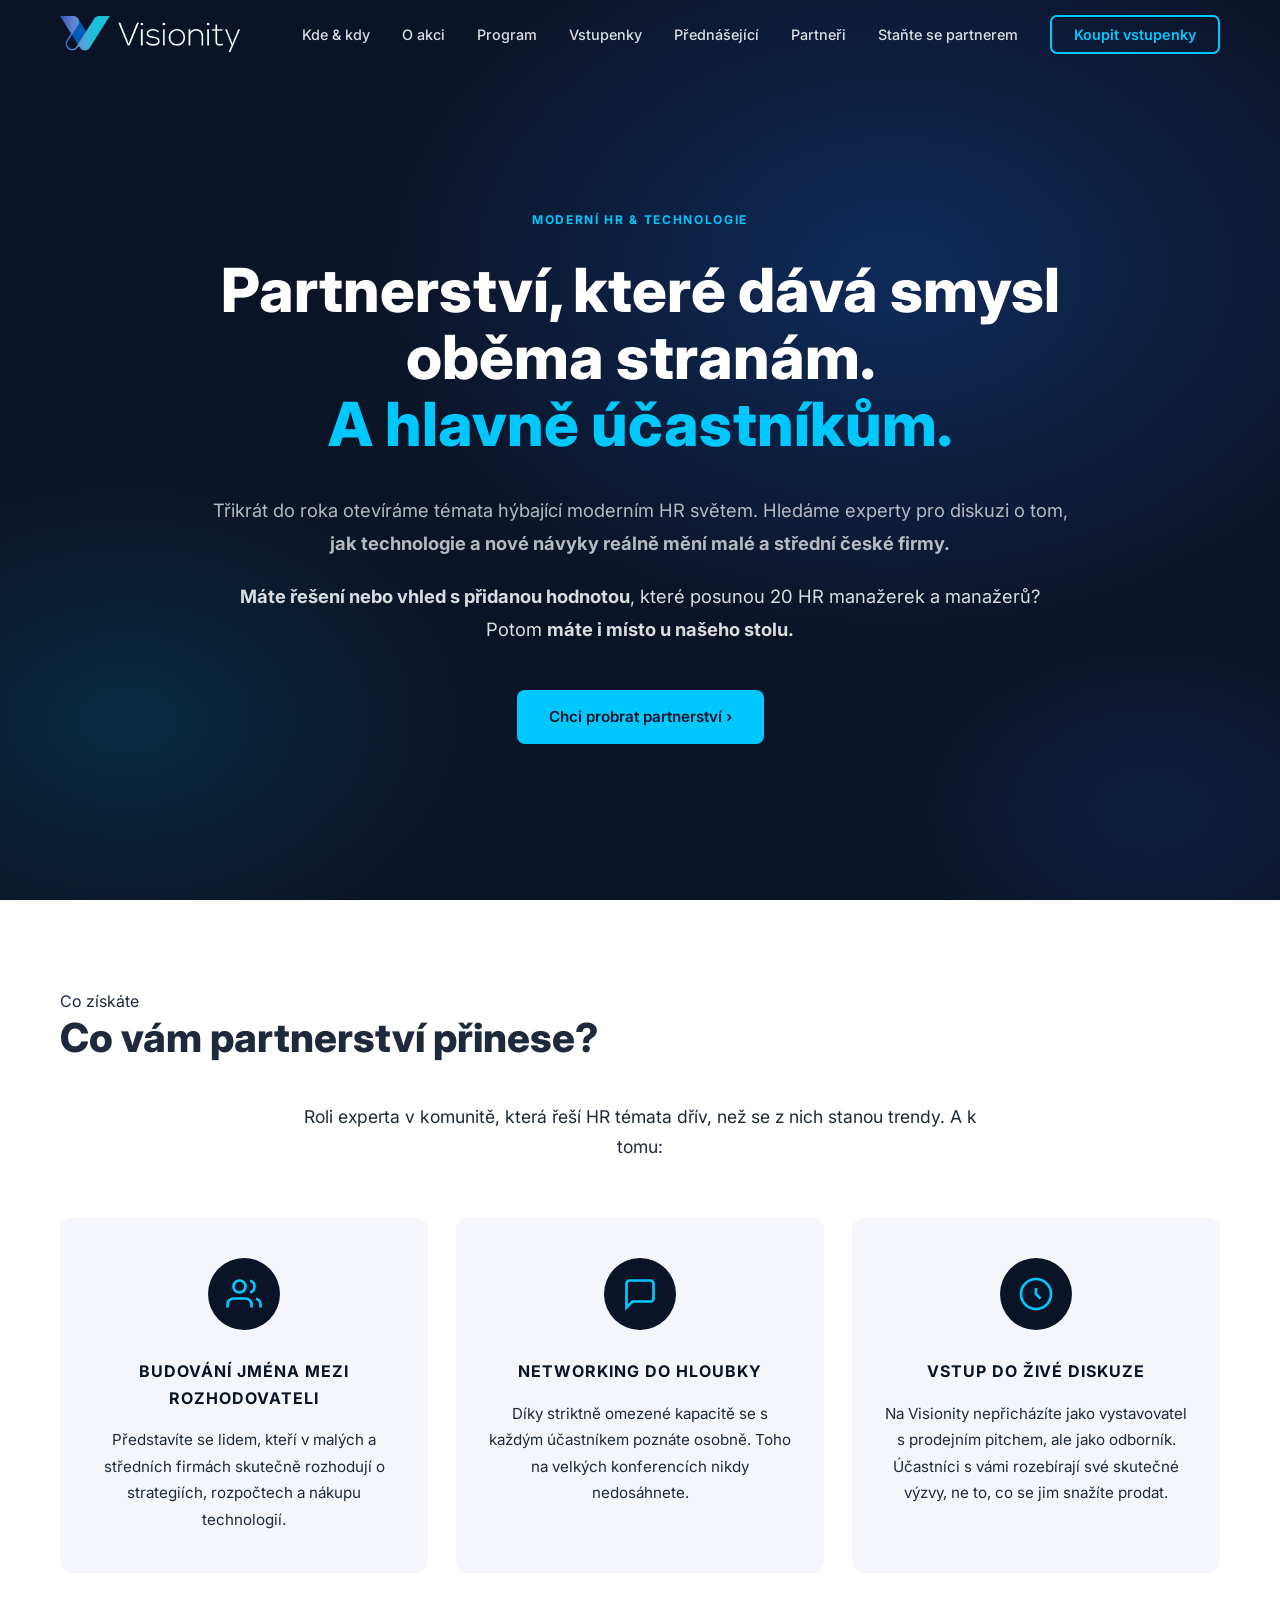
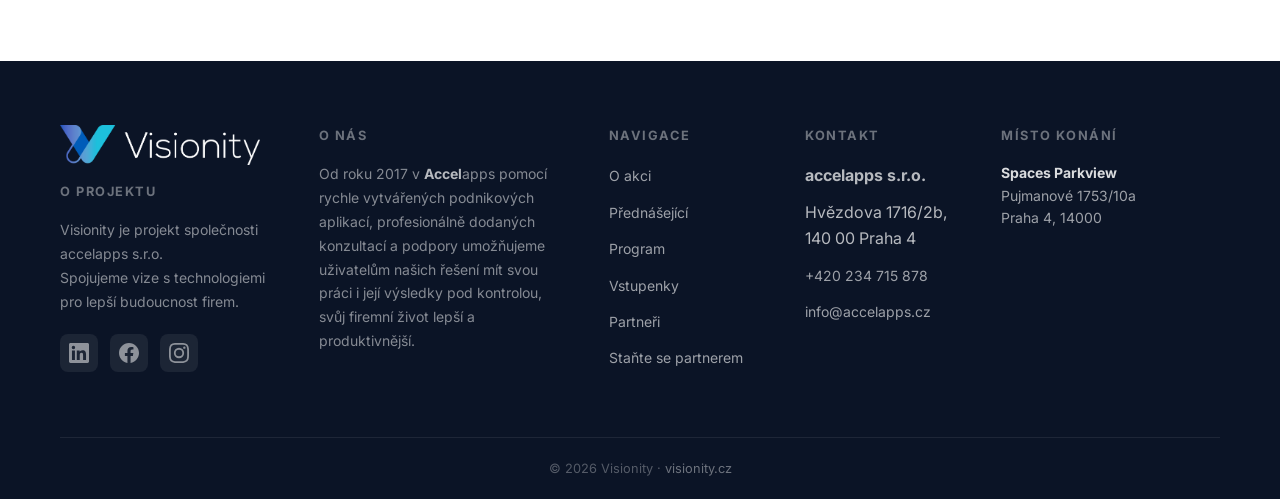
==== partnerstvi.html @ 999bd1a0 "Add benefits section to partnership page Co-Authored-By: Claude Sonnet 4.6 <noreply@anthropic.com>" ====
<!DOCTYPE html>
<html lang="cs">
<head>
  <meta charset="UTF-8">
  <meta name="viewport" content="width=device-width, initial-scale=1.0">
  <title>Partnerství – HR Visionity Day</title>
  <meta name="description" content="Staňte se partnerem HR Visionity Day a budujte svou značku mezi skutečnými rozhodovacími osobami v HR.">
  <link rel="icon" type="image/png" href="images/logo.png">
  <link rel="preconnect" href="https://fonts.googleapis.com">
  <link href="https://fonts.googleapis.com/css2?family=Inter:wght@300;400;500;600;700;800&display=swap" rel="stylesheet">
  <link rel="stylesheet" href="style.css">
  <link rel="stylesheet" href="partnerstvi.css">
</head>
<body>

<!-- ========== NAVIGACE ========== -->
<nav id="navbar">
  <div class="nav-inner">
    <a href="index.html" class="nav-logo">
      <img src="images/logo.png" alt="Visionity" height="36">
    </a>
    <button class="nav-burger" id="navBurger" aria-label="Otevřít menu">
      <span></span><span></span><span></span>
    </button>
    <ul class="nav-links" id="navLinks">
      <li><a href="index.html#uvod">Kde & kdy</a></li>
      <li><a href="index.html#o-akci">O akci</a></li>
      <li><a href="index.html#program">Program</a></li>
      <li><a href="index.html#vstupenky">Vstupenky</a></li>
      <li><a href="index.html#prednaselici">Přednášející</a></li>
      <li><a href="index.html#partneri">Partneři</a></li>
      <li><a href="partnerstvi.html">Staňte se partnerem</a></li>
      <li><a href="index.html#vstupenky" class="btn-nav">Koupit vstupenky</a></li>
    </ul>
  </div>
</nav>

<!-- ========== HERO ========== -->
<section class="p-hero">
  <div class="p-hero-bg"></div>
  <div class="p-hero-content">
    <span class="p-hero-label">Moderní HR &amp; Technologie</span>
    <h1>Partnerství, které dává smysl<br>oběma stranám.<br><span>A hlavně účastníkům.</span></h1>
    <p>Třikrát do roka otevíráme témata hýbající moderním HR světem. Hledáme experty pro diskuzi o tom, <strong>jak technologie a nové návyky reálně mění malé a střední české firmy.</strong></p>
    <p class="p-hero-highlight"><strong>Máte řešení nebo vhled s přidanou hodnotou</strong>, které posunou 20 HR manažerek a manažerů? Potom <strong>máte i místo u našeho stolu.</strong></p>
    <div class="p-hero-cta">
      <a href="#kontakt-form" class="btn btn-primary">Chci probrat partnerství &rsaquo;</a>
    </div>
  </div>
</section>

<!-- ========== CO VÁM PARTNERSTVÍ PŘINESE ========== -->
<section class="section p-benefits">
  <div class="container">
    <p class="section-label">Co získáte</p>
    <h2 class="section-title">Co vám partnerství přinese?</h2>
    <p class="p-benefits-intro">Roli experta v komunitě, která řeší HR témata dřív, než se z nich stanou trendy. A k tomu:</p>
    <div class="p-benefits-grid">

      <div class="p-benefit-card">
        <div class="p-benefit-icon">
          <svg width="36" height="36" fill="none" stroke="currentColor" stroke-width="1.8" viewBox="0 0 24 24">
            <path d="M17 21v-2a4 4 0 0 0-4-4H5a4 4 0 0 0-4 4v2"/>
            <circle cx="9" cy="7" r="4"/>
            <path d="M23 21v-2a4 4 0 0 0-3-3.87"/>
            <path d="M16 3.13a4 4 0 0 1 0 7.75"/>
          </svg>
        </div>
        <h3>Budování jména mezi rozhodovateli</h3>
        <p>Představíte se lidem, kteří v malých a středních firmách skutečně rozhodují o strategiích, rozpočtech a nákupu technologií.</p>
      </div>

      <div class="p-benefit-card">
        <div class="p-benefit-icon">
          <svg width="36" height="36" fill="none" stroke="currentColor" stroke-width="1.8" viewBox="0 0 24 24">
            <path d="M21 15a2 2 0 0 1-2 2H7l-4 4V5a2 2 0 0 1 2-2h14a2 2 0 0 1 2 2z"/>
          </svg>
        </div>
        <h3>Networking do hloubky</h3>
        <p>Díky striktně omezené kapacitě se s každým účastníkem poznáte osobně. Toho na velkých konferencích nikdy nedosáhnete.</p>
      </div>

      <div class="p-benefit-card">
        <div class="p-benefit-icon">
          <svg width="36" height="36" fill="none" stroke="currentColor" stroke-width="1.8" viewBox="0 0 24 24">
            <circle cx="12" cy="12" r="10"/>
            <path d="M12 8v4l3 3"/>
          </svg>
        </div>
        <h3>Vstup do živé diskuze</h3>
        <p>Na Visionity nepřicházíte jako vystavovatel s prodejním pitchem, ale jako odborník. Účastníci s vámi rozebírají své skutečné výzvy, ne to, co se jim snažíte prodat.</p>
      </div>

    </div>
  </div>
</section>

<!-- ========== FOOTER ========== -->
<footer id="kontakt">
  <div class="footer-inner">
    <div class="footer-col footer-brand">
      <img src="images/logo.png" alt="Visionity" height="40">
      <h4>O projektu</h4>
      <p>Visionity je projekt společnosti accelapps s.r.o.</p>
      <p>Spojujeme vize s technologiemi pro lepší budoucnost firem.</p>
      <div class="footer-social">
        <a href="#" aria-label="LinkedIn">
          <svg width="20" height="20" fill="currentColor" viewBox="0 0 24 24"><path d="M20.447 20.452h-3.554v-5.569c0-1.328-.027-3.037-1.852-3.037-1.853 0-2.136 1.445-2.136 2.939v5.667H9.351V9h3.414v1.561h.046c.477-.9 1.637-1.85 3.37-1.85 3.601 0 4.267 2.37 4.267 5.455v6.286zM5.337 7.433a2.062 2.062 0 01-2.063-2.065 2.064 2.064 0 112.063 2.065zm1.782 13.019H3.555V9h3.564v11.452zM22.225 0H1.771C.792 0 0 .774 0 1.729v20.542C0 23.227.792 24 1.771 24h20.451C23.2 24 24 23.227 24 22.271V1.729C24 .774 23.2 0 22.222 0h.003z"/></svg>
        </a>
        <a href="#" aria-label="Facebook">
          <svg width="20" height="20" fill="currentColor" viewBox="0 0 24 24"><path d="M24 12.073c0-6.627-5.373-12-12-12s-12 5.373-12 12c0 5.99 4.388 10.954 10.125 11.854v-8.385H7.078v-3.47h3.047V9.43c0-3.007 1.792-4.669 4.533-4.669 1.312 0 2.686.235 2.686.235v2.953H15.83c-1.491 0-1.956.925-1.956 1.874v2.25h3.328l-.532 3.47h-2.796v8.385C19.612 23.027 24 18.062 24 12.073z"/></svg>
        </a>
        <a href="#" aria-label="Instagram">
          <svg width="20" height="20" fill="currentColor" viewBox="0 0 24 24"><path d="M12 2.163c3.204 0 3.584.012 4.85.07 3.252.148 4.771 1.691 4.919 4.919.058 1.265.069 1.645.069 4.849 0 3.205-.012 3.584-.069 4.849-.149 3.225-1.664 4.771-4.919 4.919-1.266.058-1.644.07-4.85.07-3.204 0-3.584-.012-4.849-.07-3.26-.149-4.771-1.699-4.919-4.92-.058-1.265-.07-1.644-.07-4.849 0-3.204.013-3.583.07-4.849.149-3.227 1.664-4.771 4.919-4.919 1.266-.057 1.645-.069 4.849-.069zm0-2.163c-3.259 0-3.667.014-4.947.072-4.358.2-6.78 2.618-6.98 6.98-.059 1.281-.073 1.689-.073 4.948 0 3.259.014 3.668.072 4.948.2 4.358 2.618 6.78 6.98 6.98 1.281.058 1.689.072 4.948.072 3.259 0 3.668-.014 4.948-.072 4.354-.2 6.782-2.618 6.979-6.98.059-1.28.073-1.689.073-4.948 0-3.259-.014-3.667-.072-4.947-.196-4.354-2.617-6.78-6.979-6.98-1.281-.059-1.69-.073-4.949-.073zm0 5.838a6.162 6.162 0 100 12.324 6.162 6.162 0 000-12.324zM12 16a4 4 0 110-8 4 4 0 010 8zm6.406-11.845a1.44 1.44 0 100 2.881 1.44 1.44 0 000-2.881z"/></svg>
        </a>
      </div>
    </div>
    <div class="footer-col">
      <h4>O nás</h4>
      <p style="font-size:.875rem;color:rgba(255,255,255,.5);line-height:1.7">Od roku 2017 v <strong style="color:rgba(255,255,255,.7)">Accel</strong>apps pomocí rychle vytvářených podnikových aplikací, profesionálně dodaných konzultací a podpory umožňujeme uživatelům našich řešení mít svou práci i její výsledky pod kontrolou, svůj firemní život lepší a produktivnější.</p>
    </div>
    <div class="footer-col">
      <h4>Navigace</h4>
      <ul>
        <li><a href="index.html#o-akci">O akci</a></li>
        <li><a href="index.html#prednaselici">Přednášející</a></li>
        <li><a href="index.html#program">Program</a></li>
        <li><a href="index.html#vstupenky">Vstupenky</a></li>
        <li><a href="index.html#partneri">Partneři</a></li>
        <li><a href="partnerstvi.html">Staňte se partnerem</a></li>
      </ul>
    </div>
    <div class="footer-col">
      <h4>Kontakt</h4>
      <ul>
        <li><strong style="color:rgba(255,255,255,.7)">accelapps s.r.o.</strong></li>
        <li>Hvězdova 1716/2b, 140 00 Praha 4</li>
        <li><a href="tel:+420234715878">+420 234 715 878</a></li>
        <li><a href="mailto:info@accelapps.cz">info@accelapps.cz</a></li>
      </ul>
    </div>
    <div class="footer-col footer-map">
      <h4>Místo konání</h4>
      <p style="font-size:.875rem;color:rgba(255,255,255,.6);margin-bottom:12px;line-height:1.6">
        <strong style="color:rgba(255,255,255,.85)">Spaces Parkview</strong><br>
        Pujmanové 1753/10a<br>
        Praha 4, 14000
      </p>
      <iframe
        src="https://maps.google.com/maps?q=Pujmanové+1753/10a,+14000+Praha+4,+Česká+republika&output=embed&hl=cs"
        width="100%" height="140" style="border:0;border-radius:8px;opacity:.7;filter:grayscale(1)" allowfullscreen="" loading="lazy">
      </iframe>
    </div>
  </div>
  <div class="footer-bottom">
    <p>© <span id="year"></span> Visionity · <a href="https://visionity.cz">visionity.cz</a></p>
  </div>
</footer>

<script src="script.js"></script>
</body>
</html>
---- style.css ----
/* =========================================================
   VISIONITY — style.css
   ========================================================= */

/* ── Reset & Base ── */
*, *::before, *::after { box-sizing: border-box; margin: 0; padding: 0; }

:root {
  --navy:    #0B1426;
  --navy2:   #0F1E3A;
  --blue:    #1A5FD4;
  --blue2:   #1E6FEF;
  --cyan:    #00C8FF;
  --white:   #FFFFFF;
  --light:   #F4F7FB;
  --mid:     #E4EAF4;
  --text:    #1E293B;
  --muted:   #64748B;
  --border:  #DDE4F0;

  --font: 'Inter', system-ui, sans-serif;
  --radius: 12px;
  --shadow: 0 4px 24px rgba(11,20,38,.08);
  --shadow-lg: 0 8px 48px rgba(11,20,38,.14);
  --transition: .22s ease;

  --nav-h: 68px;
}

html { scroll-behavior: smooth; font-size: 16px; }

body {
  font-family: var(--font);
  color: var(--text);
  background: var(--white);
  line-height: 1.65;
  -webkit-font-smoothing: antialiased;
}

img { display: block; max-width: 100%; }
a { color: inherit; text-decoration: none; }
ul { list-style: none; }

/* ── Helpers ── */
.container { width: min(1160px, 100% - 48px); margin-inline: auto; }
.container-narrow { width: min(780px, 100% - 48px); margin-inline: auto; }

.section { padding-block: 88px; }
.section-white { background: var(--white); }
.section-light  { background: var(--light); }
.section-dark   { background: var(--navy); color: var(--white); }

.section-eyebrow {
  font-size: .75rem;
  font-weight: 700;
  letter-spacing: .14em;
  text-transform: uppercase;
  color: var(--cyan);
  margin-bottom: 10px;
}
.section-dark .section-eyebrow { color: var(--cyan); }
.section-white .section-eyebrow,
.section-light .section-eyebrow { color: var(--blue); }

.section-title {
  font-size: clamp(1.75rem, 3.5vw, 2.5rem);
  font-weight: 800;
  line-height: 1.2;
  margin-bottom: 40px;
  color: inherit;
}

.btn {
  display: inline-flex;
  align-items: center;
  gap: 8px;
  padding: 14px 32px;
  border-radius: 8px;
  font-size: .95rem;
  font-weight: 600;
  cursor: pointer;
  transition: var(--transition);
  border: none;
}
.btn-primary {
  background: var(--cyan);
  color: var(--navy);
}
.btn-primary:hover { background: #fff; transform: translateY(-2px); box-shadow: 0 8px 32px rgba(0,200,255,.35); }

/* =========================================================
   NAVBAR
   ========================================================= */
#navbar {
  position: fixed;
  top: 0; left: 0; right: 0;
  z-index: 100;
  height: var(--nav-h);
  background: transparent;
  transition: background var(--transition), box-shadow var(--transition);
}
#navbar.scrolled {
  background: rgba(11, 20, 38, .95);
  backdrop-filter: blur(12px);
  box-shadow: 0 2px 20px rgba(0,0,0,.25);
}

.nav-inner {
  display: flex;
  align-items: center;
  justify-content: space-between;
  height: 100%;
  width: min(1160px, 100% - 48px);
  margin-inline: auto;
}

.nav-logo img { display: block; }

.nav-links {
  display: flex;
  align-items: center;
  gap: 32px;
}
.nav-links a {
  color: rgba(255,255,255,.85);
  font-size: .9rem;
  font-weight: 500;
  transition: color var(--transition);
}
.nav-links a:hover { color: var(--cyan); }

.btn-nav {
  padding: 9px 22px;
  border: 2px solid var(--cyan);
  border-radius: 7px;
  color: var(--cyan) !important;
  font-weight: 600 !important;
}
.btn-nav:hover {
  background: var(--cyan);
  color: var(--navy) !important;
}

.nav-burger {
  display: none;
  flex-direction: column;
  gap: 5px;
  background: none;
  border: none;
  cursor: pointer;
  padding: 4px;
}
.nav-burger span {
  display: block;
  width: 24px; height: 2px;
  background: white;
  border-radius: 2px;
  transition: var(--transition);
}

/* =========================================================
   HERO
   ========================================================= */
.hero {
  position: relative;
  min-height: 100vh;
  display: flex;
  align-items: center;
  justify-content: center;
  text-align: center;
  color: white;
  overflow: hidden;
}

.hero-bg {
  position: absolute;
  inset: 0;
  background:
    linear-gradient(165deg, rgba(0,30,80,.55) 0%, rgba(11,20,38,.75) 65%),
    url('images/hero-bg.jpg') center/cover no-repeat;
  z-index: 0;
}
/* Animated subtle glow */
.hero-bg::after {
  content: '';
  position: absolute;
  inset: 0;
  background: radial-gradient(ellipse 60% 50% at 50% 40%, rgba(0,200,255,.12), transparent 70%);
}

.hero-content {
  position: relative;
  z-index: 1;
  padding-top: var(--nav-h);
  display: flex;
  flex-direction: column;
  align-items: center;
  gap: 20px;
  padding-inline: 24px;
}

.hero-label {
  font-size: .8rem;
  font-weight: 600;
  letter-spacing: .18em;
  text-transform: uppercase;
  color: var(--cyan);
  opacity: .9;
}

.hero-title {
  font-size: clamp(2.8rem, 7vw, 5.5rem);
  font-weight: 800;
  line-height: 1.05;
  letter-spacing: -.02em;
}
.hero-year {
  color: var(--cyan);
}

.hero-subtitle {
  font-size: clamp(.95rem, 1.8vw, 1.15rem);
  color: rgba(255,255,255,.75);
  line-height: 1.6;
  max-width: 560px;
  text-align: center;
}

.hero-btns {
  display: flex;
  gap: 16px;
  flex-wrap: wrap;
  justify-content: center;
  margin-top: 8px;
}

.btn-outline {
  background: transparent;
  color: white;
  border: 2px solid rgba(255,255,255,.4);
}
.btn-outline:hover {
  border-color: var(--cyan);
  color: var(--cyan);
  transform: translateY(-2px);
}

.hero-info {
  display: flex;
  align-items: center;
  flex-wrap: wrap;
  justify-content: center;
  gap: 10px 16px;
  font-size: .95rem;
  color: rgba(255,255,255,.75);
  margin-top: 4px;
}
.hero-info span {
  display: flex;
  align-items: center;
  gap: 6px;
}
.hero-info .sep { opacity: .4; }

.hero-scroll {
  position: absolute;
  bottom: 32px;
  left: 50%;
  transform: translateX(-50%);
  color: rgba(255,255,255,.5);
  animation: bounce 2s infinite;
  z-index: 1;
}
@keyframes bounce {
  0%, 100% { transform: translateX(-50%) translateY(0); }
  50%       { transform: translateX(-50%) translateY(8px); }
}

/* =========================================================
   O AKCI
   ========================================================= */
.about-grid {
  display: grid;
  grid-template-columns: 1fr 1.6fr;
  gap: 80px;
  align-items: start;
}

.about-left { position: sticky; top: calc(var(--nav-h) + 24px); }

.about-title {
  font-size: clamp(2.4rem, 5vw, 3.8rem);
  font-weight: 800;
  line-height: 1.1;
  color: var(--navy);
  margin-bottom: 20px;
}

.about-claim {
  font-size: .85rem;
  font-weight: 600;
  line-height: 1.5;
  color: var(--blue);
  text-transform: uppercase;
  letter-spacing: .08em;
}

.about-right {
  display: flex;
  flex-direction: column;
  gap: 20px;
  padding-top: 8px;
}
.about-right p {
  font-size: 1.05rem;
  color: var(--muted);
  line-height: 1.75;
}

.about-highlight {
  font-weight: 700;
  color: var(--navy) !important;
  font-size: 1rem !important;
  border-left: 3px solid var(--blue);
  padding-left: 16px;
  margin-top: 8px;
}

@media (max-width: 720px) {
  .about-grid { grid-template-columns: 1fr; gap: 32px; }
  .about-left { position: static; }
}

/* =========================================================
   PŘEDNÁŠEJÍCÍ
   ========================================================= */
.speakers-grid {
  display: grid;
  grid-template-columns: repeat(3, 1fr);
  gap: 24px;
}

.speaker-card {
  background: var(--white);
  border-radius: var(--radius);
  overflow: hidden;
  box-shadow: var(--shadow);
  display: flex;
  flex-direction: column;
  transition: transform var(--transition), box-shadow var(--transition);
}
.speaker-card:hover {
  transform: translateY(-4px);
  box-shadow: var(--shadow-lg);
}

.speaker-photo-wrap {
  width: 100%;
  aspect-ratio: 1 / 1;
  overflow: hidden;
  background: var(--mid);
  position: relative;
}
.speaker-photo-wrap img {
  width: 100%; height: 100%;
  object-fit: cover;
  object-position: top center;
  transition: transform .4s ease;
}
.speaker-card:hover .speaker-photo-wrap img { transform: scale(1.04); }
.speaker-photo-wrap.no-photo {
  display: flex;
  align-items: center;
  justify-content: center;
  font-size: 3rem;
  font-weight: 800;
  color: var(--white);
  background: linear-gradient(135deg, var(--blue), var(--cyan));
}

.speaker-body {
  padding: 24px;
  display: flex;
  flex-direction: column;
  flex: 1;
  gap: 8px;
}

.speaker-name {
  font-size: 1.05rem;
  font-weight: 700;
  color: var(--navy);
  letter-spacing: -.01em;
}
.speaker-title {
  font-size: .8rem;
  color: var(--blue);
  font-weight: 600;
  line-height: 1.4;
}
.speaker-bio {
  font-size: .875rem;
  color: var(--muted);
  line-height: 1.65;
  flex: 1;
  margin-top: 4px;
}

.speaker-contacts {
  display: flex;
  align-items: center;
  gap: 12px;
  margin-top: 12px;
  padding-top: 12px;
  border-top: 1px solid var(--border);
  flex-wrap: wrap;
}
.speaker-email {
  font-size: .78rem;
  color: var(--muted);
  transition: color var(--transition);
  word-break: break-all;
}
.speaker-email:hover { color: var(--blue); }
.speaker-linkedin {
  margin-left: auto;
  width: 30px; height: 30px;
  border-radius: 6px;
  background: var(--light);
  display: flex;
  align-items: center;
  justify-content: center;
  color: var(--blue);
  flex-shrink: 0;
  transition: background var(--transition), color var(--transition);
}
.speaker-linkedin:hover { background: var(--blue); color: white; }
.speaker-linkedin-empty { opacity: .3; cursor: default; }
.speaker-linkedin-empty:hover { background: var(--light); color: var(--blue); }

.speakers-note {
  margin-top: 48px;
  text-align: center;
  font-size: 1.05rem;
  color: var(--muted);
  font-style: italic;
}

@media (max-width: 900px) {
  .speakers-grid { grid-template-columns: repeat(2, 1fr); }
}
@media (max-width: 500px) {
  .speakers-grid { grid-template-columns: 1fr; }
}

/* =========================================================
   NETWORKING
   ========================================================= */
.section-networking {
  position: relative;
  background: url('images/networking-bg.jpg') center/cover no-repeat;
  color: white;
}
.networking-overlay {
  position: absolute;
  inset: 0;
  background: linear-gradient(135deg, rgba(0,30,100,.75) 0%, rgba(11,20,38,.85) 100%);
}
.networking-content {
  position: relative;
  z-index: 1;
  text-align: center;
}
.networking-title {
  font-size: clamp(2rem, 4vw, 3rem);
  font-weight: 800;
  text-transform: uppercase;
  letter-spacing: .08em;
  margin-bottom: 16px;
}
.networking-divider {
  width: 40px;
  height: 2px;
  background: rgba(255,255,255,.4);
  margin: 0 auto 36px;
  border-radius: 2px;
}
.networking-content p {
  font-size: 1.05rem;
  line-height: 1.75;
  color: rgba(255,255,255,.85);
  margin-bottom: 12px;
}

/* =========================================================
   PŘEDCHOZÍ ROČNÍK
   ========================================================= */
.previous-grid {
  display: grid;
  grid-template-columns: 1fr 1.4fr;
  gap: 64px;
  align-items: center;
}
.previous-text {
  display: flex;
  flex-direction: column;
  gap: 16px;
}
.previous-title {
  font-size: clamp(1.8rem, 3.5vw, 2.8rem);
  font-weight: 800;
  color: var(--white);
  line-height: 1.1;
}
.previous-date {
  font-size: .85rem;
  font-weight: 600;
  color: var(--cyan);
  text-transform: uppercase;
  letter-spacing: .1em;
}
.previous-text p:not(.previous-date) {
  font-size: 1rem;
  line-height: 1.75;
  color: rgba(255,255,255,.7);
}

@media (max-width: 800px) {
  .previous-grid { grid-template-columns: 1fr; gap: 36px; }
}

/* =========================================================
   PILÍŘE
   ========================================================= */
.pillars-grid {
  display: grid;
  grid-template-columns: repeat(3, 1fr);
  gap: 32px;
}

.pillar {
  border-radius: var(--radius);
  overflow: hidden;
  box-shadow: var(--shadow);
  background: var(--white);
  transition: transform var(--transition), box-shadow var(--transition);
}
.pillar:hover { transform: translateY(-4px); box-shadow: var(--shadow-lg); }

.pillar-image {
  aspect-ratio: 4/3;
  overflow: hidden;
  background: var(--mid);
}
.pillar-image img {
  width: 100%; height: 100%;
  object-fit: cover;
  transition: transform .4s ease;
}
.pillar:hover .pillar-image img { transform: scale(1.04); }
.pillar-image.img-placeholder {
  display: flex;
  align-items: center;
  justify-content: center;
  color: var(--muted);
  font-size: .85rem;
}

.pillar-body { padding: 24px; }

.pillar-number {
  font-size: 2rem;
  font-weight: 800;
  color: var(--mid);
  line-height: 1;
  display: block;
  margin-bottom: 8px;
}
.pillar-title {
  font-size: 1.1rem;
  font-weight: 700;
  margin-bottom: 10px;
  color: var(--navy);
}
.pillar-body p {
  font-size: .9rem;
  color: var(--muted);
  line-height: 1.65;
}

/* =========================================================
   PROGRAM
   ========================================================= */
.program-list {
  display: flex;
  flex-direction: column;
  gap: 0;
}

.program-item {
  display: grid;
  grid-template-columns: 200px 1fr;
  gap: 24px;
  padding: 24px 0;
  border-bottom: 1px solid var(--border);
}
.program-item:last-child { border-bottom: none; }

.program-meta {
  display: flex;
  flex-direction: column;
  gap: 6px;
  padding-top: 2px;
}
.program-location {
  display: inline-flex;
  align-items: center;
  gap: 5px;
  font-size: .75rem;
  font-weight: 600;
  color: var(--muted);
  text-transform: uppercase;
  letter-spacing: .07em;
}
.program-time {
  font-size: .9rem;
  font-weight: 700;
  color: var(--blue);
  white-space: nowrap;
}
.program-item.type-break .program-time { color: var(--muted); }

.program-title {
  font-size: 1rem;
  font-weight: 600;
  color: var(--navy);
  line-height: 1.4;
  margin-bottom: 6px;
}
.program-item.type-break .program-title {
  color: var(--muted);
  font-weight: 400;
  font-style: italic;
}
.program-desc {
  font-size: .875rem;
  color: var(--muted);
  line-height: 1.65;
  margin-bottom: 8px;
}
.program-speaker {
  display: inline-flex;
  align-items: center;
  font-size: .85rem;
  color: var(--blue);
  font-weight: 600;
  margin-top: 4px;
}
.program-speaker-title {
  font-weight: 400;
  color: var(--muted);
}

@media (max-width: 960px) {
  .program-item {
    grid-template-columns: 1fr;
    gap: 6px;
    padding: 18px 0;
  }
  .program-meta {
    flex-direction: row;
    align-items: center;
    gap: 10px;
    flex-wrap: wrap;
    order: -1;
  }
  .program-body { padding-left: 0; }
  .program-location { font-size: .7rem; }
  .program-time { font-size: .85rem; }
}

/* =========================================================
   VSTUPENKY
   ========================================================= */
.tickets-wrapper {
  background: rgba(255,255,255,.04);
  border: 1px solid rgba(255,255,255,.08);
  border-radius: var(--radius);
  overflow: hidden;
}
.tickets-wrapper iframe { display: block; }

/* =========================================================
   VSTUPENKY — pricing
   ========================================================= */
.tickets-pricing {
  display: flex;
  align-items: center;
  gap: 0;
  background: rgba(255,255,255,.06);
  border: 1px solid rgba(255,255,255,.1);
  border-radius: var(--radius);
  overflow: hidden;
  max-width: 480px;
  margin-bottom: 16px;
}
.tickets-price-card {
  flex: 1;
  padding: 24px 28px;
  text-align: center;
}
.tickets-price-divider {
  width: 1px;
  align-self: stretch;
  background: rgba(255,255,255,.1);
}
.tickets-label {
  font-size: .8rem;
  font-weight: 700;
  text-transform: uppercase;
  letter-spacing: .08em;
  color: var(--cyan);
  margin-bottom: 6px;
}
.tickets-label span {
  display: block;
  font-weight: 400;
  text-transform: none;
  letter-spacing: 0;
  color: rgba(255,255,255,.5);
  font-size: .75rem;
  margin-top: 2px;
}
.tickets-amount {
  font-size: 1.5rem;
  font-weight: 800;
  color: white;
}
.tickets-note {
  font-size: .85rem;
  color: rgba(255,255,255,.4);
  margin-bottom: 28px;
}
.tickets-toggle {
  display: block;
  margin-bottom: 32px;
}

/* =========================================================
   PARTNEŘI
   ========================================================= */
.partners-grid {
  display: grid;
  grid-template-columns: repeat(2, 1fr);
  gap: 24px;
  margin-bottom: 40px;
}
.partner-card {
  background: var(--white);
  border-radius: var(--radius);
  padding: 32px;
  box-shadow: var(--shadow);
  display: flex;
  flex-direction: column;
  gap: 16px;
  transition: transform var(--transition), box-shadow var(--transition);
}
.partner-card:hover {
  transform: translateY(-3px);
  box-shadow: var(--shadow-lg);
}
.partner-logo {
  height: 44px;
  display: flex;
  align-items: center;
}
.partner-logo img {
  max-height: 44px;
  max-width: 160px;
  width: auto;
  object-fit: contain;
}
.partner-logo.logo-text span,
.partner-logo span {
  font-size: 1.2rem;
  font-weight: 700;
  color: var(--navy);
}
.partner-desc {
  font-size: .9rem;
  color: var(--muted);
  line-height: 1.7;
}
.partners-divider {
  display: flex;
  align-items: center;
  gap: 16px;
  margin-bottom: 32px;
  color: var(--muted);
  font-size: .8rem;
  font-weight: 700;
  text-transform: uppercase;
  letter-spacing: .12em;
}
.partners-divider::before,
.partners-divider::after {
  content: '';
  flex: 1;
  height: 1px;
  background: var(--border);
}
.partners-thanks {
  text-align: center;
  font-size: .85rem;
  font-weight: 600;
  letter-spacing: .12em;
  text-transform: uppercase;
  color: var(--muted);
  margin-top: 16px;
  padding-top: 32px;
  border-top: 1px solid var(--border);
}

@media (max-width: 640px) {
  .partners-grid { grid-template-columns: 1fr; }
}

/* =========================================================
   FOOTER
   ========================================================= */
footer {
  background: var(--navy);
  color: rgba(255,255,255,.7);
  padding-top: 64px;
}

.footer-inner {
  display: grid;
  grid-template-columns: 1.4fr 1.6fr 1fr 1fr 1.4fr;
  gap: 40px;
  width: min(1160px, 100% - 48px);
  margin-inline: auto;
  padding-bottom: 48px;
  border-bottom: 1px solid rgba(255,255,255,.08);
}

.footer-brand img { margin-bottom: 16px; }
.footer-brand p { font-size: .875rem; line-height: 1.7; color: rgba(255,255,255,.5); }

.footer-social {
  display: flex;
  gap: 12px;
  margin-top: 20px;
}
.footer-social a {
  width: 38px; height: 38px;
  border-radius: 8px;
  background: rgba(255,255,255,.07);
  display: flex;
  align-items: center;
  justify-content: center;
  color: rgba(255,255,255,.5);
  transition: background var(--transition), color var(--transition);
}
.footer-social a:hover { background: var(--cyan); color: var(--navy); }

footer h4 {
  font-size: .8rem;
  font-weight: 700;
  letter-spacing: .12em;
  text-transform: uppercase;
  color: rgba(255,255,255,.4);
  margin-bottom: 16px;
}
footer ul { display: flex; flex-direction: column; gap: 10px; }
footer ul a {
  font-size: .875rem;
  color: rgba(255,255,255,.6);
  transition: color var(--transition);
}
footer ul a:hover { color: var(--cyan); }

.map-placeholder {
  aspect-ratio: 4/3;
  background: rgba(255,255,255,.04);
  border: 1px solid rgba(255,255,255,.08);
  border-radius: 8px;
  display: flex;
  flex-direction: column;
  align-items: center;
  justify-content: center;
  gap: 8px;
  color: rgba(255,255,255,.2);
  font-size: .85rem;
}

.footer-bottom {
  width: min(1160px, 100% - 48px);
  margin-inline: auto;
  padding-block: 20px;
  display: flex;
  justify-content: center;
  font-size: .8rem;
  color: rgba(255,255,255,.3);
}
.footer-bottom a { color: rgba(255,255,255,.4); }
.footer-bottom a:hover { color: var(--cyan); }

/* =========================================================
   RESPONSIVE
   ========================================================= */
@media (max-width: 900px) {
  .pillars-grid { grid-template-columns: 1fr 1fr; }
  .previous-grid { grid-template-columns: 1fr; }
  .footer-inner { grid-template-columns: 1fr 1fr; }
  .footer-map { grid-column: 1 / -1; }
}

@media (max-width: 900px) {
  #navbar {
    background: rgba(11, 20, 38, .98);
    box-shadow: 0 2px 20px rgba(0,0,0,.25);
  }
  #navbar.scrolled {
    backdrop-filter: none;
  }

  .nav-links {
    display: none;
    position: fixed;
    inset: var(--nav-h) 0 0 0;
    background: rgba(11,20,38,.97);
    flex-direction: column;
    justify-content: center;
    align-items: center;
    gap: 28px;
    z-index: 99;
  }
  .nav-links.open { display: flex; }
  .nav-links a { font-size: 1.2rem; }
  .nav-burger { display: flex; }
}

@media (max-width: 640px) {
  :root { --nav-h: 60px; }
  .section { padding-block: 60px; }

  .speakers-grid { grid-template-columns: 1fr 1fr; }
  .pillars-grid { grid-template-columns: 1fr; }
  .footer-inner { grid-template-columns: 1fr; }

  .program-item { grid-template-columns: 1fr; }
}

@media (max-width: 380px) {
  .speakers-grid { grid-template-columns: 1fr; }
}
---- partnerstvi.css ----
/* =========================================================
   PARTNERSTVÍ — stránka specifické styly
   ========================================================= */

/* ── Hero ── */
.p-hero {
  min-height: 100vh;
  display: flex;
  align-items: center;
  background: var(--navy);
  position: relative;
  overflow: hidden;
}

.p-hero-bg {
  position: absolute;
  inset: 0;
  background:
    radial-gradient(ellipse 70% 70% at 70% 30%, rgba(26,95,212,.3) 0%, transparent 60%),
    radial-gradient(ellipse 50% 50% at 10% 80%, rgba(0,200,255,.12) 0%, transparent 55%),
    radial-gradient(ellipse 40% 40% at 90% 90%, rgba(26,95,212,.15) 0%, transparent 50%);
  pointer-events: none;
}

.p-hero-content {
  position: relative;
  z-index: 1;
  width: min(860px, 100% - 48px);
  margin-inline: auto;
  padding-block: calc(var(--nav-h) + 80px) 100px;
  text-align: center;
}

.p-hero-label {
  display: inline-block;
  font-size: .75rem;
  font-weight: 700;
  letter-spacing: .14em;
  text-transform: uppercase;
  color: var(--cyan);
  margin-bottom: 28px;
}

.p-hero h1 {
  font-size: clamp(2.2rem, 5.5vw, 3.8rem);
  font-weight: 800;
  line-height: 1.1;
  color: var(--white);
  margin-bottom: 36px;
}

.p-hero h1 span {
  color: var(--cyan);
}

.p-hero p {
  font-size: clamp(1rem, 1.8vw, 1.15rem);
  color: rgba(255,255,255,.7);
  line-height: 1.8;
  margin-bottom: 20px;
}

.p-hero-highlight {
  color: rgba(255,255,255,.85) !important;
}

.p-hero-cta {
  margin-top: 44px;
  display: flex;
  justify-content: center;
  gap: 16px;
  flex-wrap: wrap;
}

/* ── Co vám partnerství přinese ── */
.p-benefits {
  background: var(--white);
}

.p-benefits-intro {
  text-align: center;
  font-size: 1.1rem;
  color: var(--text);
  max-width: 680px;
  margin: 0 auto 56px;
  line-height: 1.7;
}

.p-benefits-grid {
  display: grid;
  grid-template-columns: repeat(3, 1fr);
  gap: 28px;
}

.p-benefit-card {
  background: #f4f6fb;
  border-radius: var(--radius);
  padding: 40px 32px;
  text-align: center;
  transition: transform var(--transition), box-shadow var(--transition);
}

.p-benefit-card:hover {
  transform: translateY(-4px);
  box-shadow: 0 12px 40px rgba(11,20,38,.1);
}

.p-benefit-icon {
  width: 72px;
  height: 72px;
  background: var(--navy);
  border-radius: 50%;
  display: flex;
  align-items: center;
  justify-content: center;
  margin: 0 auto 28px;
  color: var(--cyan);
}

.p-benefit-card h3 {
  font-size: 1rem;
  font-weight: 700;
  text-transform: uppercase;
  letter-spacing: .06em;
  color: var(--navy);
  margin-bottom: 16px;
}

.p-benefit-card p {
  font-size: .95rem;
  color: var(--text);
  line-height: 1.75;
}

@media (max-width: 860px) {
  .p-benefits-grid { grid-template-columns: 1fr; max-width: 480px; margin-inline: auto; }
}
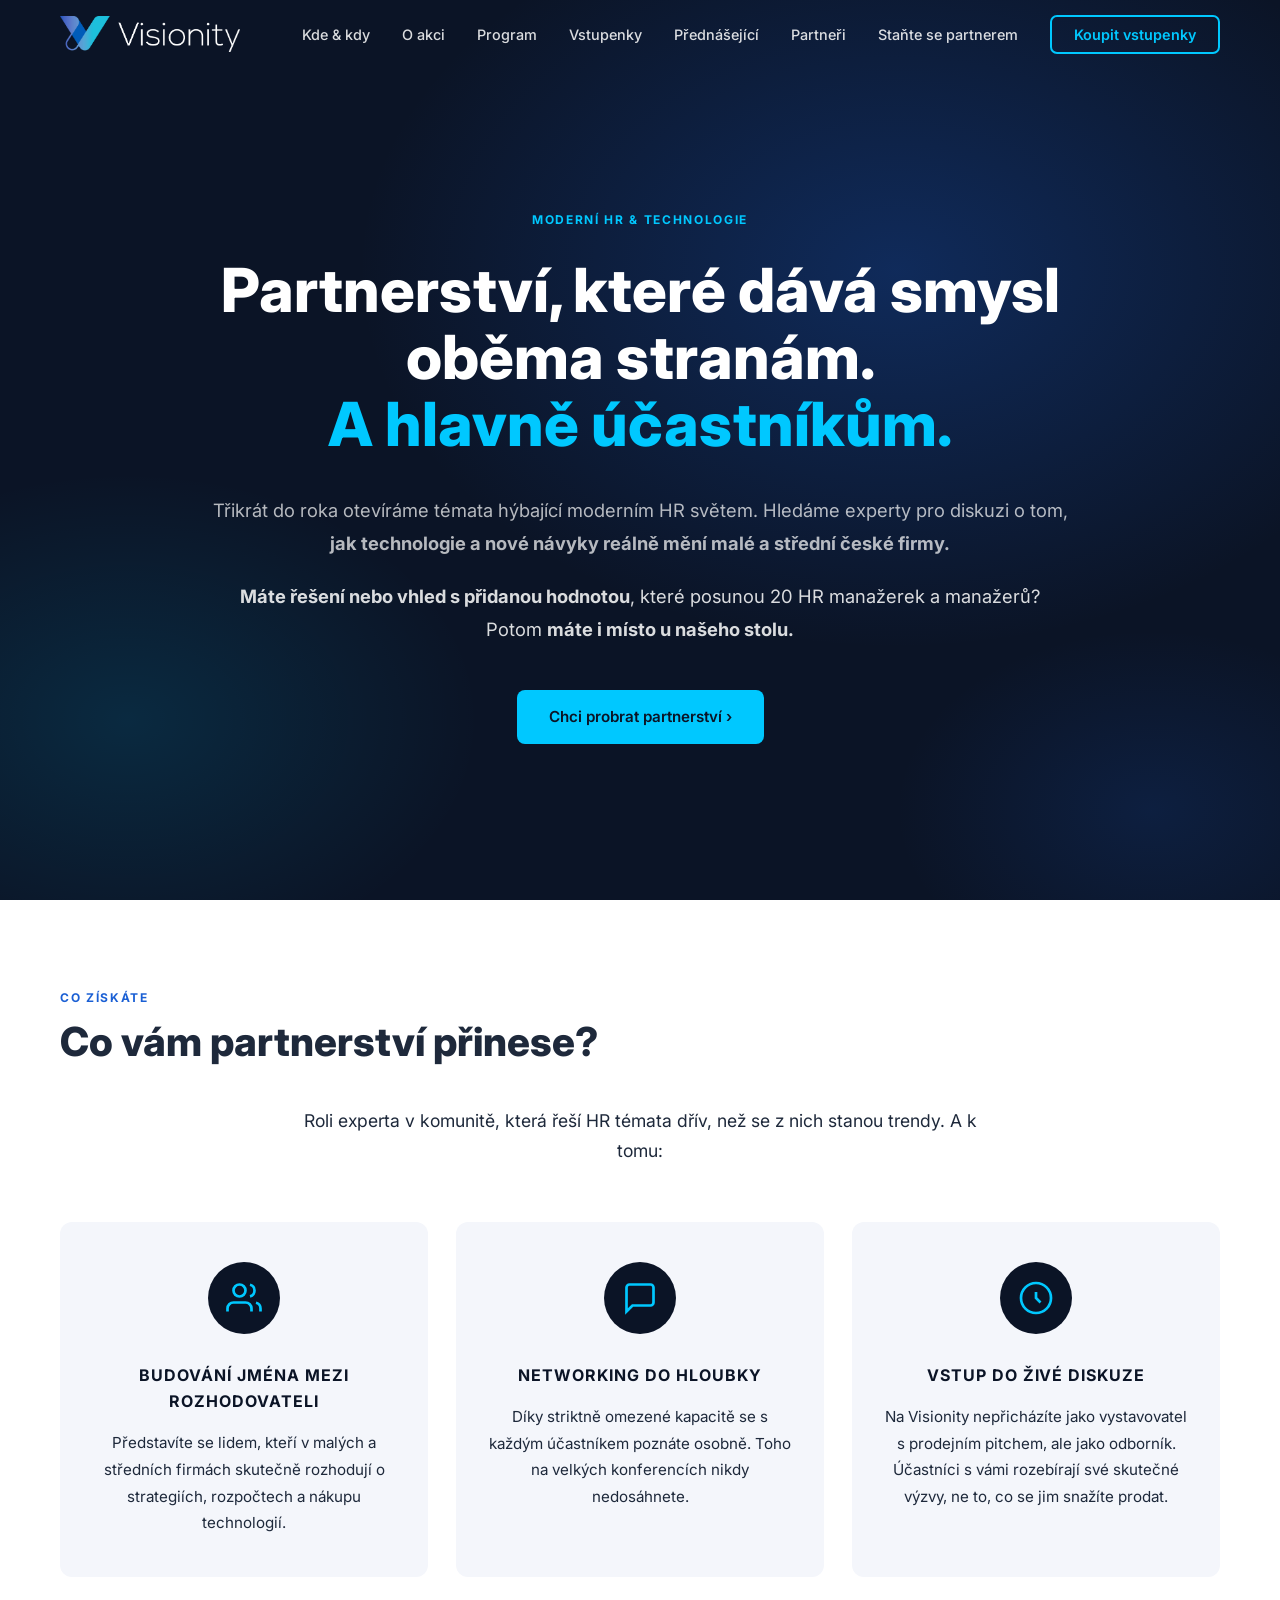
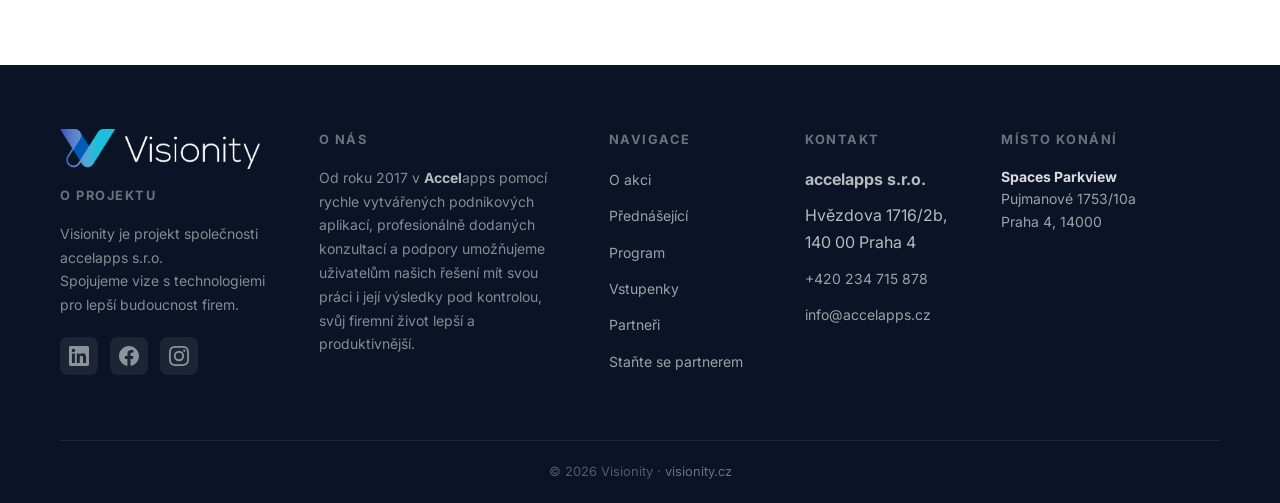
==== commit 1b308534: "Fix section headings to use shared eyebrow/title classes from style.css Co-Authored-By: Claude Sonne" ====
--- a/partnerstvi.html
+++ b/partnerstvi.html
@@ -50,9 +50,9 @@
 </section>
 
 <!-- ========== CO VÁM PARTNERSTVÍ PŘINESE ========== -->
-<section class="section p-benefits">
+<section class="section section-white p-benefits">
   <div class="container">
-    <p class="section-label">Co získáte</p>
+    <p class="section-eyebrow">Co získáte</p>
     <h2 class="section-title">Co vám partnerství přinese?</h2>
     <p class="p-benefits-intro">Roli experta v komunitě, která řeší HR témata dřív, než se z nich stanou trendy. A k tomu:</p>
     <div class="p-benefits-grid">
--- a/partnerstvi.css
+++ b/partnerstvi.css
@@ -73,9 +73,7 @@
 }
 
 /* ── Co vám partnerství přinese ── */
-.p-benefits {
-  background: var(--white);
-}
+.p-benefits {}
 
 .p-benefits-intro {
   text-align: center;
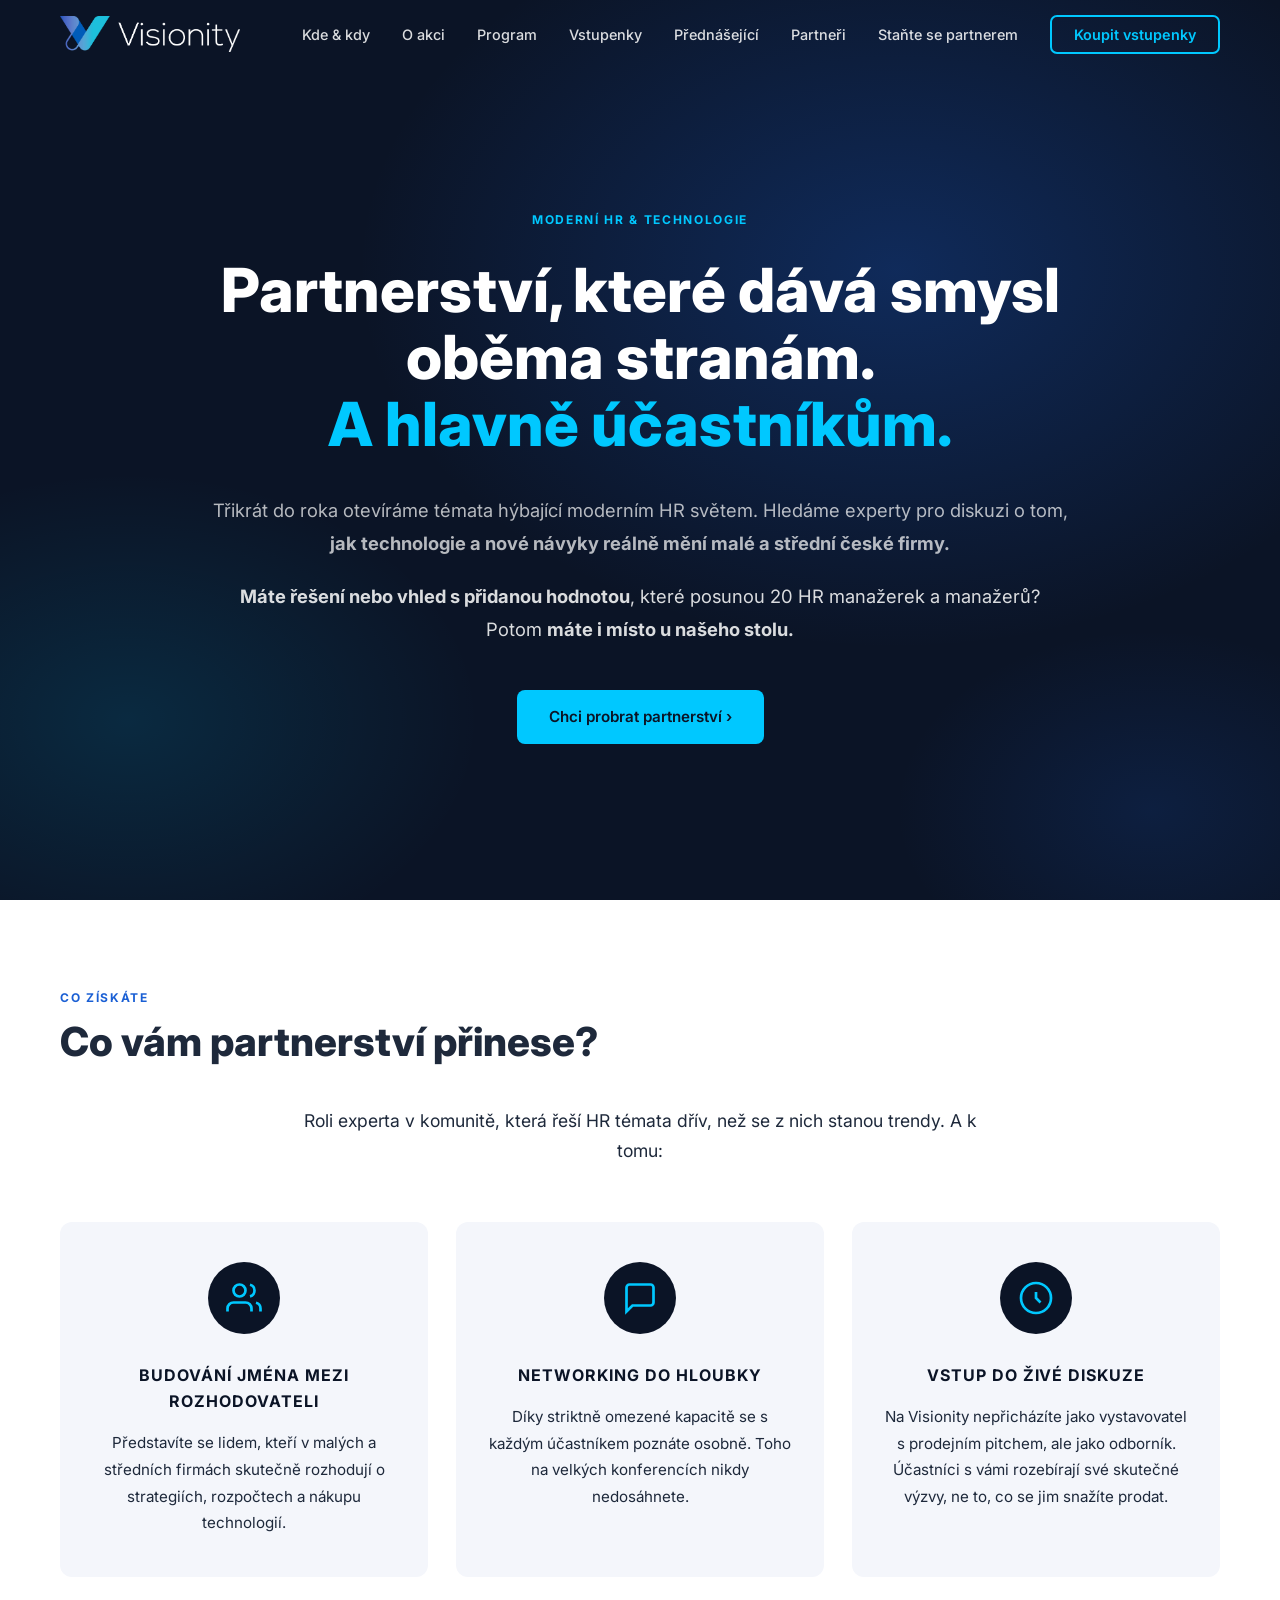
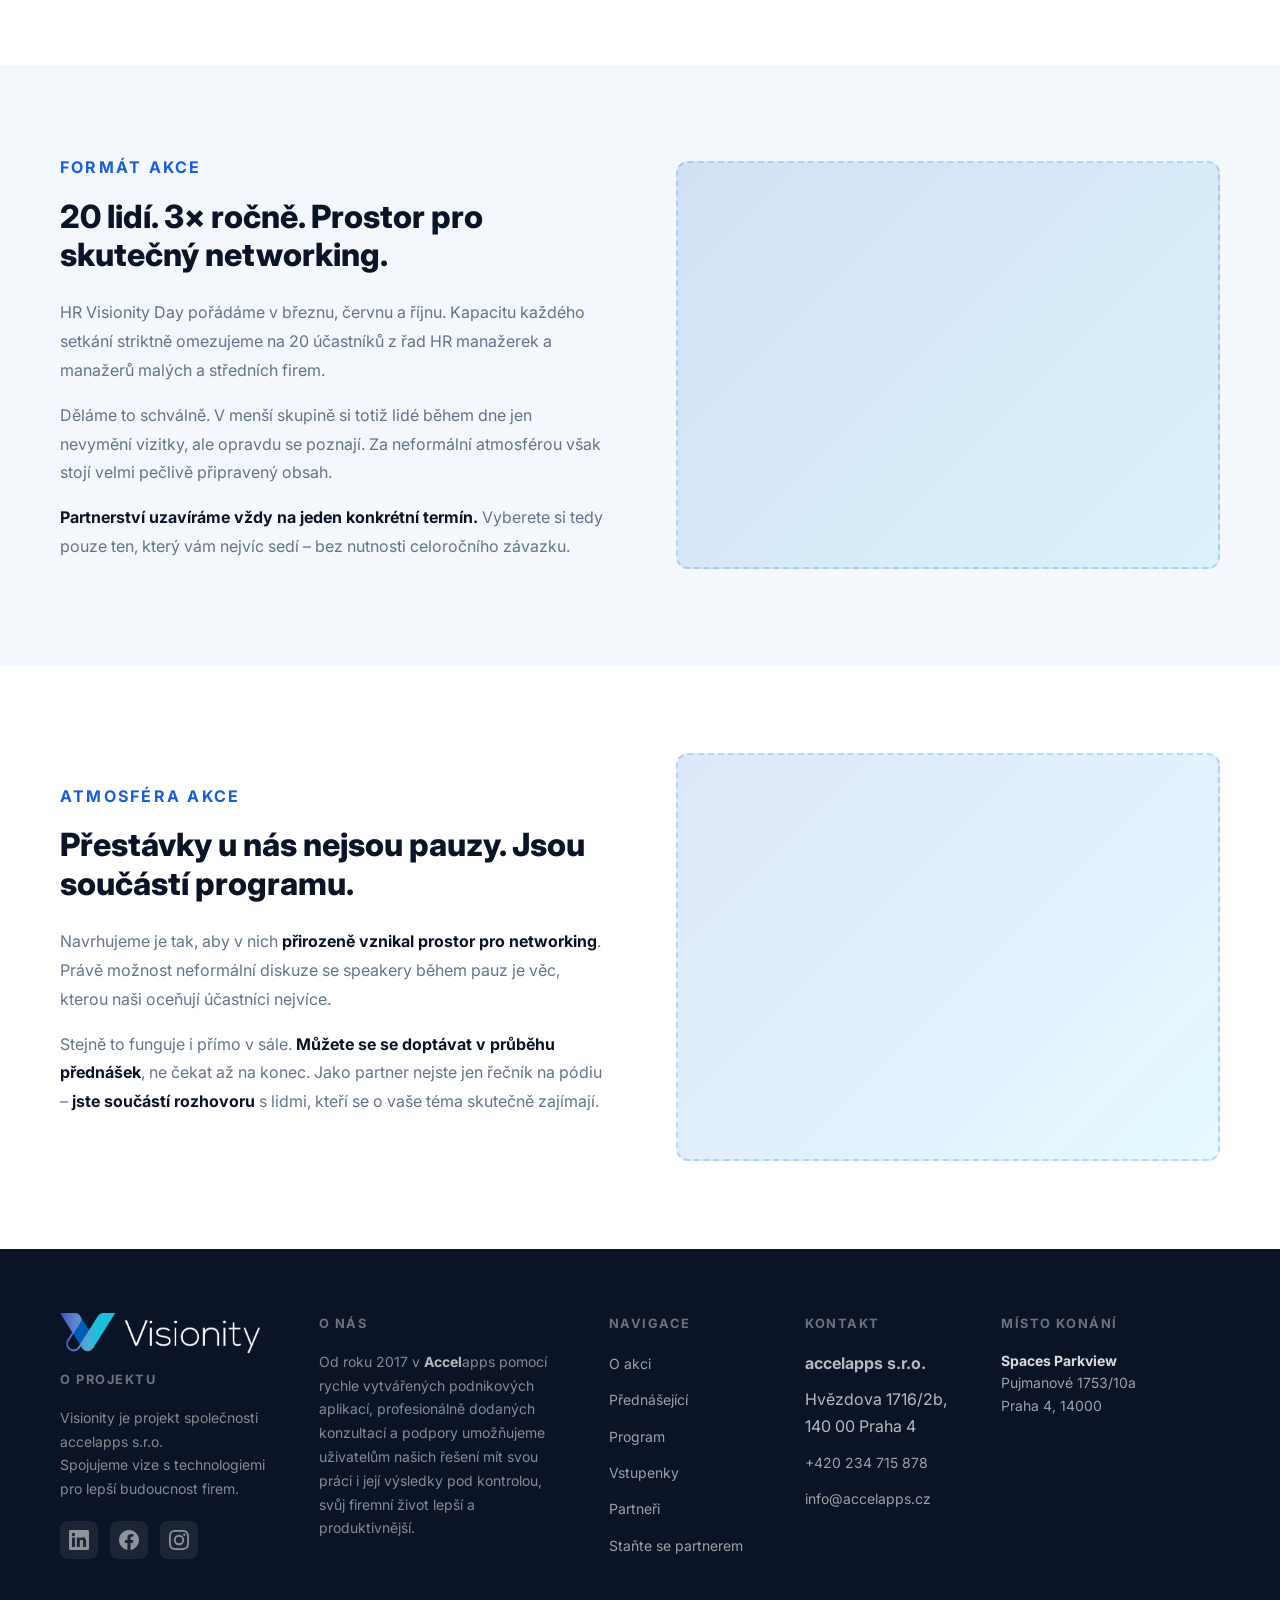
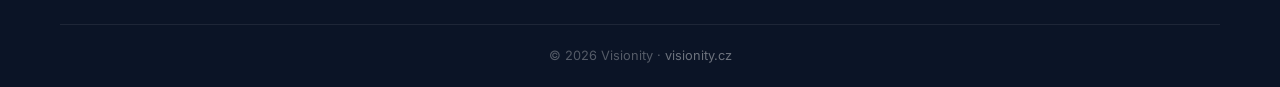
==== commit eb8c2207: "Add two split text/image sections to partnership page Co-Authored-By: Claude Sonnet 4.6 <noreply@ant" ====
--- a/partnerstvi.html
+++ b/partnerstvi.html
@@ -95,6 +95,43 @@
   </div>
 </section>
 
+<!-- ========== 20 LIDÍ / NETWORKING ========== -->
+<section class="section section-light p-split-section">
+  <div class="container">
+    <div class="p-split">
+      <div class="p-split-text">
+        <p class="section-eyebrow">Formát akce</p>
+        <h2 class="p-split-title">20 lidí. 3× ročně. Prostor pro skutečný networking.</h2>
+        <p>HR Visionity Day pořádáme v březnu, červnu a říjnu. Kapacitu každého setkání striktně omezujeme na 20 účastníků z řad HR manažerek a manažerů malých a středních firem.</p>
+        <p>Děláme to schválně. V menší skupině si totiž lidé během dne jen nevymění vizitky, ale opravdu se poznají. Za neformální atmosférou však stojí velmi pečlivě připravený obsah.</p>
+        <p><strong>Partnerství uzavíráme vždy na jeden konkrétní termín.</strong> Vyberete si tedy pouze ten, který vám nejvíc sedí – bez nutnosti celoročního závazku.</p>
+      </div>
+      <div class="p-split-image">
+        <!-- ⚠️ DOPLNIT: fotka účastníků -->
+        <div class="p-img-placeholder"></div>
+      </div>
+    </div>
+  </div>
+</section>
+
+<!-- ========== PŘESTÁVKY ========== -->
+<section class="section section-white p-split-section">
+  <div class="container">
+    <div class="p-split p-split-reverse">
+      <div class="p-split-image">
+        <!-- ⚠️ DOPLNIT: fotka přednášejícího -->
+        <div class="p-img-placeholder"></div>
+      </div>
+      <div class="p-split-text">
+        <p class="section-eyebrow">Atmosféra akce</p>
+        <h2 class="p-split-title">Přestávky u nás nejsou pauzy. Jsou součástí programu.</h2>
+        <p>Navrhujeme je tak, aby v nich <strong>přirozeně vznikal prostor pro networking</strong>. Právě možnost neformální diskuze se speakery během pauz je věc, kterou naši oceňují účastníci nejvíce.</p>
+        <p>Stejně to funguje i přímo v sále. <strong>Můžete se se doptávat v průběhu přednášek</strong>, ne čekat až na konec. Jako partner nejste jen řečník na pódiu – <strong>jste součástí rozhovoru</strong> s lidmi, kteří se o vaše téma skutečně zajímají.</p>
+      </div>
+    </div>
+  </div>
+</section>
+
 <!-- ========== FOOTER ========== -->
 <footer id="kontakt">
   <div class="footer-inner">
--- a/partnerstvi.css
+++ b/partnerstvi.css
@@ -133,3 +133,59 @@
 @media (max-width: 860px) {
   .p-benefits-grid { grid-template-columns: 1fr; max-width: 480px; margin-inline: auto; }
 }
+
+/* ── Split sekce (text + obrázek) ── */
+.p-split {
+  display: grid;
+  grid-template-columns: 1fr 1fr;
+  gap: 72px;
+  align-items: center;
+}
+
+.p-split-reverse {
+  direction: rtl;
+}
+.p-split-reverse > * {
+  direction: ltr;
+}
+
+.p-split-title {
+  font-size: clamp(1.5rem, 3vw, 2rem);
+  font-weight: 800;
+  line-height: 1.2;
+  color: var(--navy);
+  margin-bottom: 24px;
+  margin-top: 10px;
+}
+
+.p-split-text p {
+  font-size: 1rem;
+  color: var(--muted);
+  line-height: 1.8;
+  margin-bottom: 16px;
+}
+
+.p-split-text p strong {
+  color: var(--navy);
+}
+
+.p-img-placeholder {
+  width: 100%;
+  aspect-ratio: 4/3;
+  border-radius: var(--radius);
+  background: linear-gradient(135deg, rgba(26,95,212,.15) 0%, rgba(0,200,255,.1) 100%);
+  border: 2px dashed rgba(26,95,212,.2);
+}
+
+.p-split-image img {
+  width: 100%;
+  aspect-ratio: 4/3;
+  object-fit: cover;
+  border-radius: var(--radius);
+  box-shadow: var(--shadow);
+}
+
+@media (max-width: 860px) {
+  .p-split { grid-template-columns: 1fr; gap: 32px; }
+  .p-split-reverse { direction: ltr; }
+}
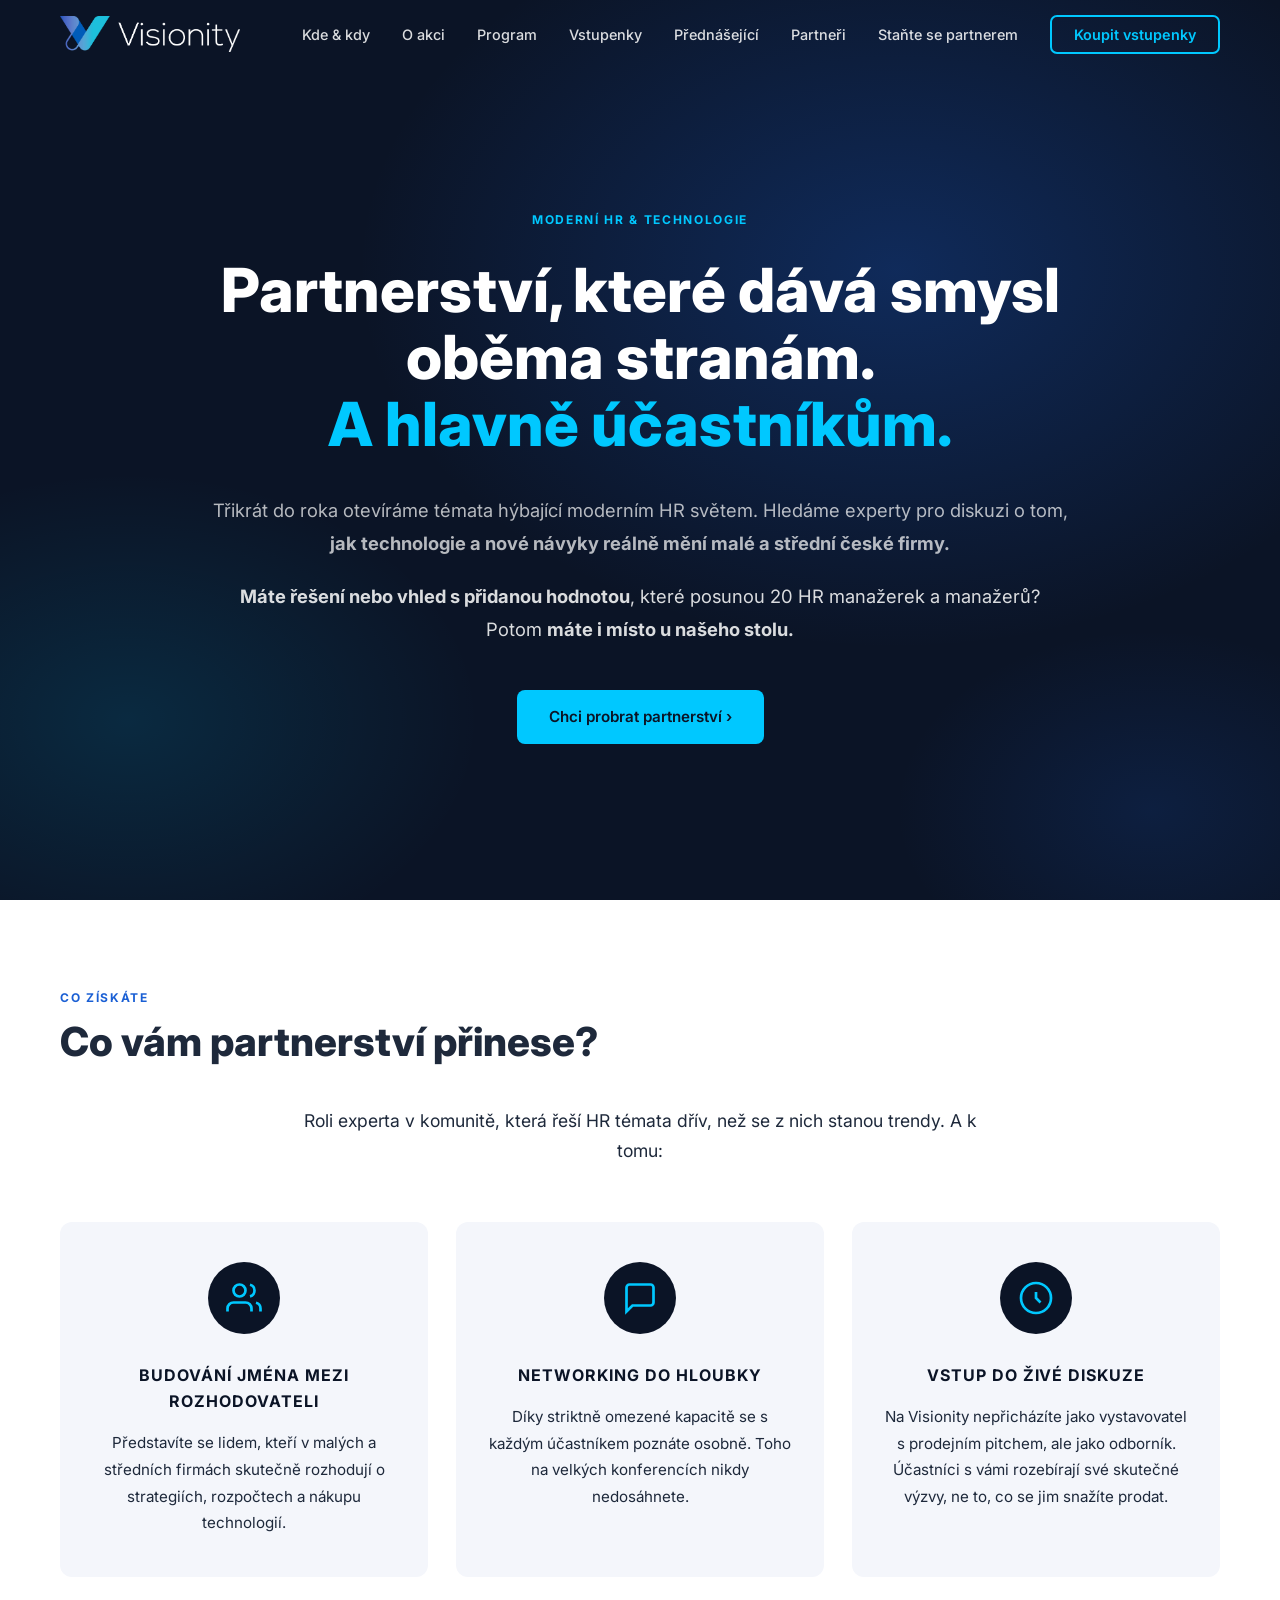
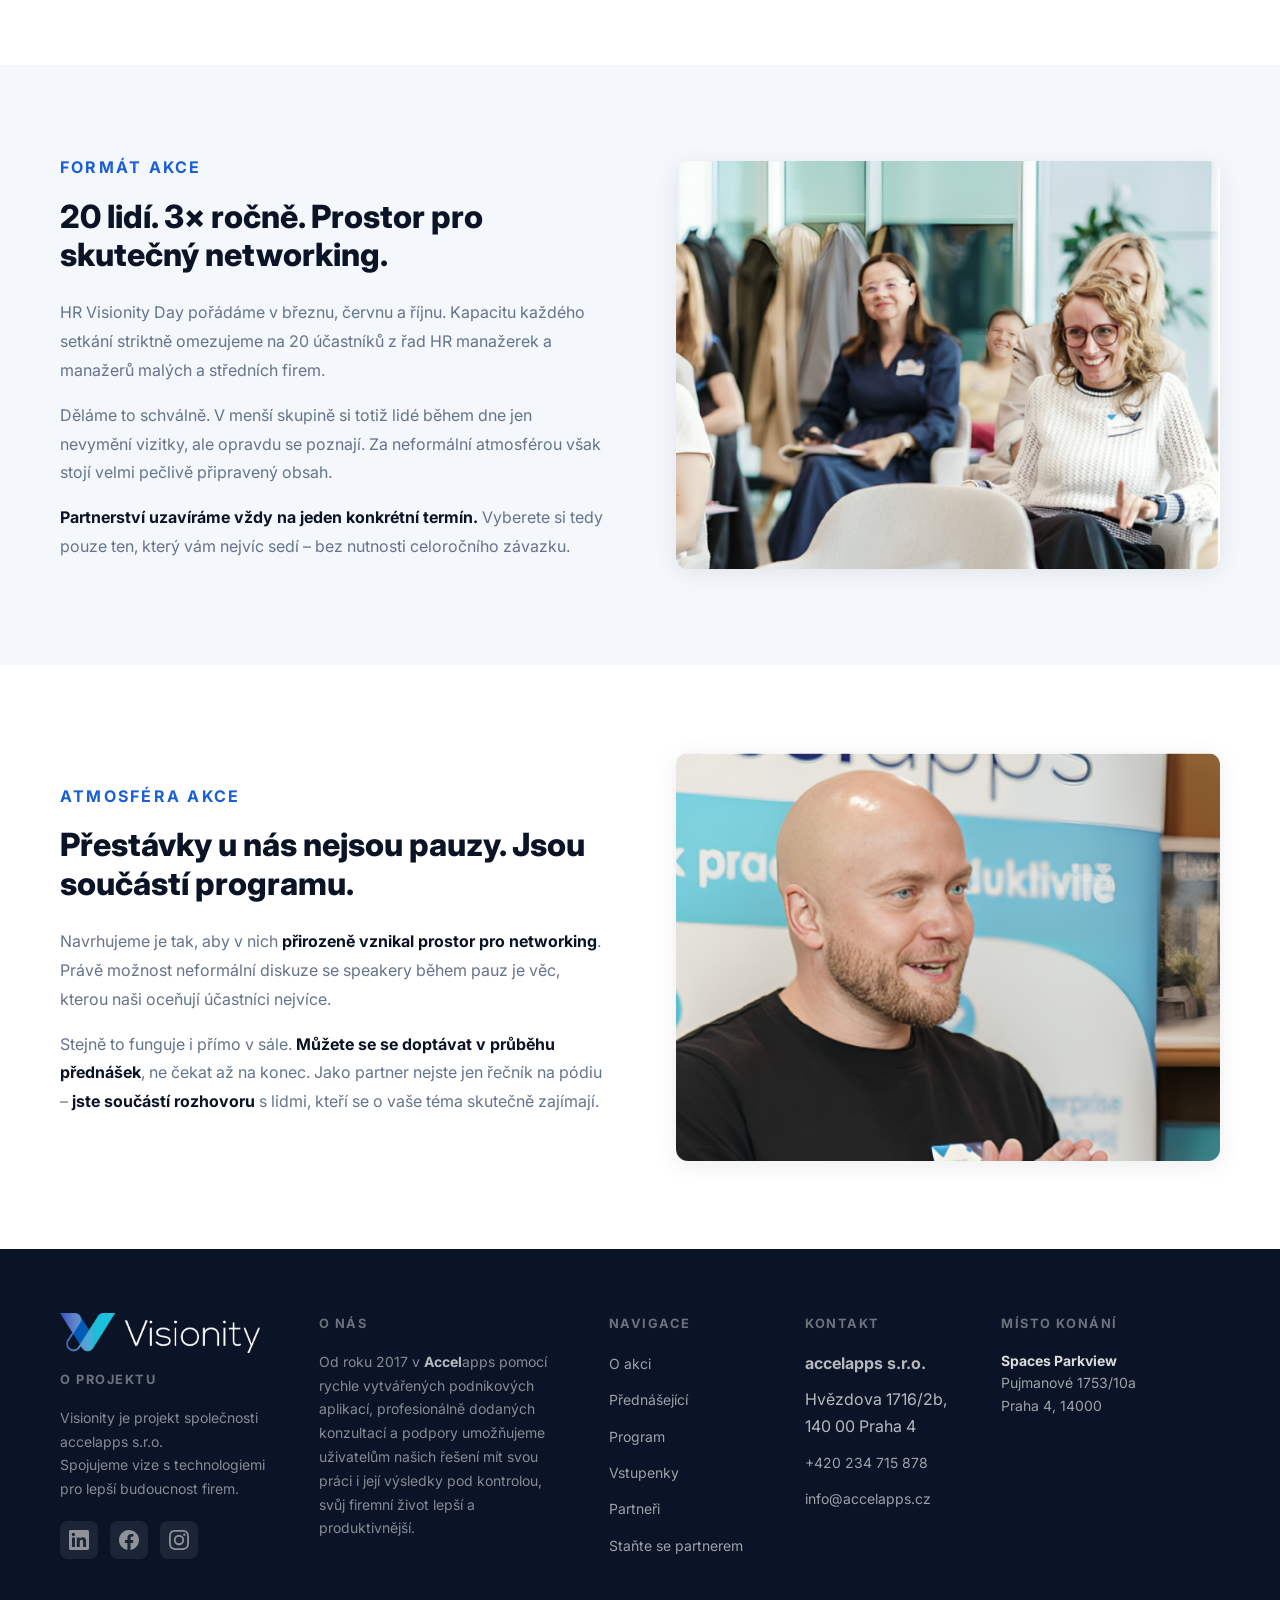
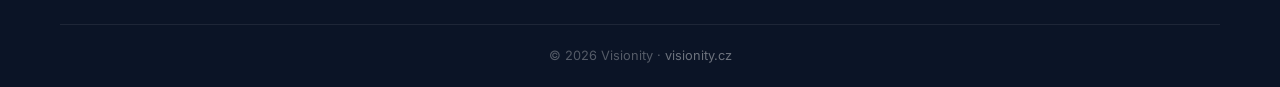
==== commit 29da0ce6: "Add partnership photos p01 and p02 to split sections Co-Authored-By: Claude Sonnet 4.6 <noreply@anth" ====
--- a/partnerstvi.html
+++ b/partnerstvi.html
@@ -107,8 +107,7 @@
         <p><strong>Partnerství uzavíráme vždy na jeden konkrétní termín.</strong> Vyberete si tedy pouze ten, který vám nejvíc sedí – bez nutnosti celoročního závazku.</p>
       </div>
       <div class="p-split-image">
-        <!-- ⚠️ DOPLNIT: fotka účastníků -->
-        <div class="p-img-placeholder"></div>
+        <img src="images/partnership/p01.png" alt="Účastníci HR Visionity Day">
       </div>
     </div>
   </div>
@@ -119,8 +118,7 @@
   <div class="container">
     <div class="p-split p-split-reverse">
       <div class="p-split-image">
-        <!-- ⚠️ DOPLNIT: fotka přednášejícího -->
-        <div class="p-img-placeholder"></div>
+        <img src="images/partnership/p02.png" alt="Přednášející HR Visionity Day">
       </div>
       <div class="p-split-text">
         <p class="section-eyebrow">Atmosféra akce</p>
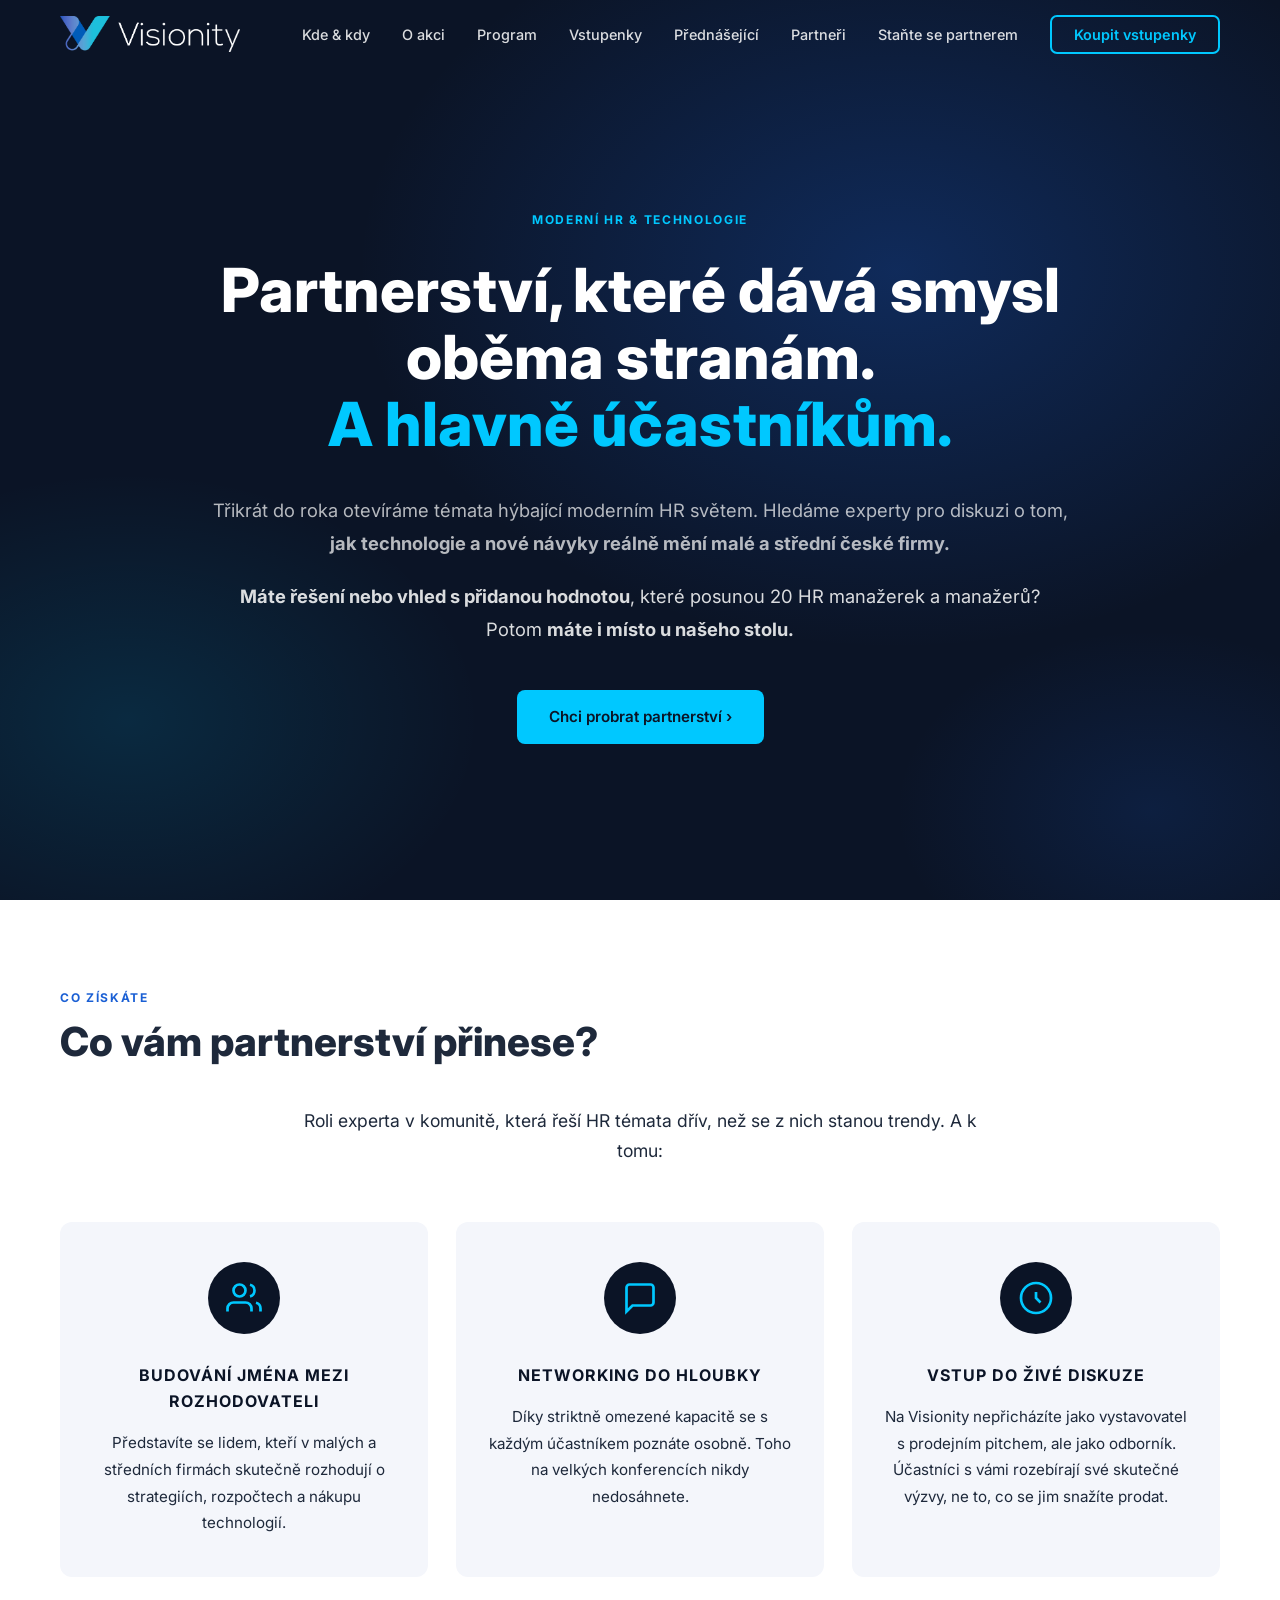
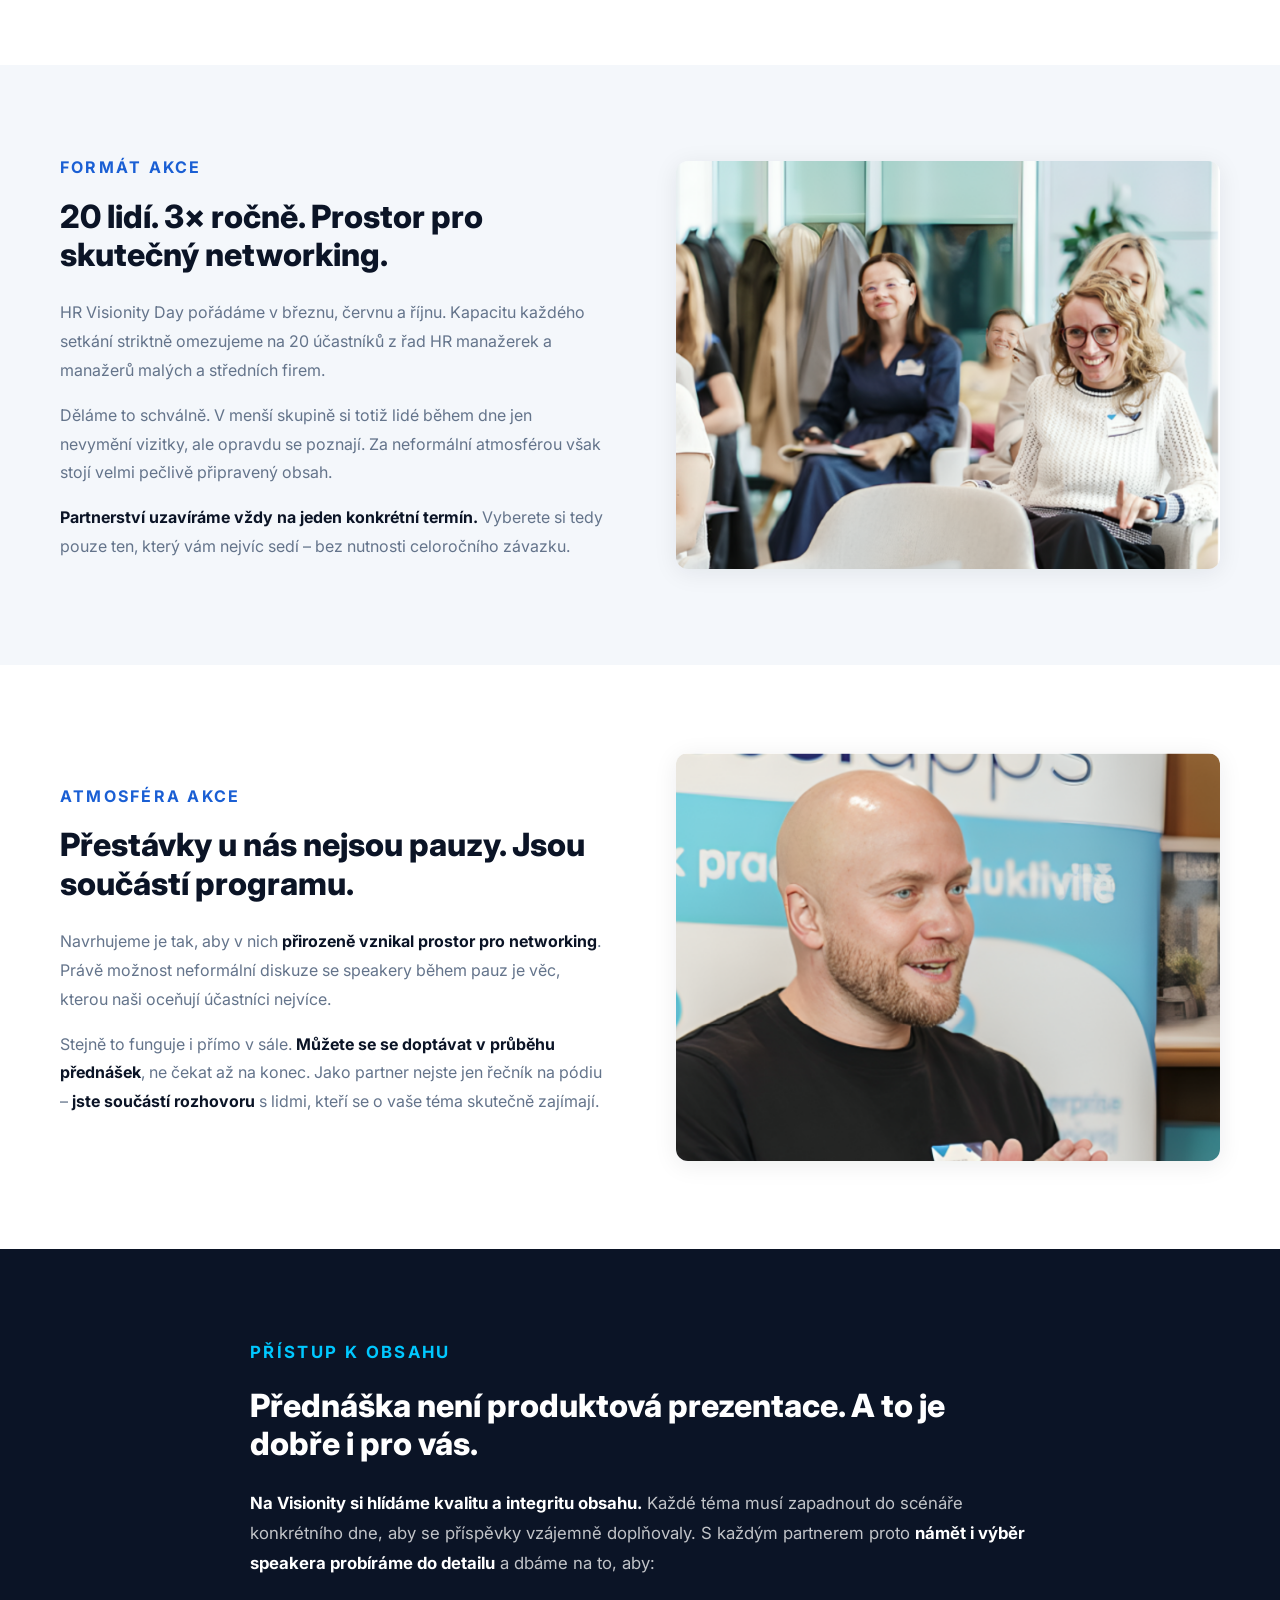
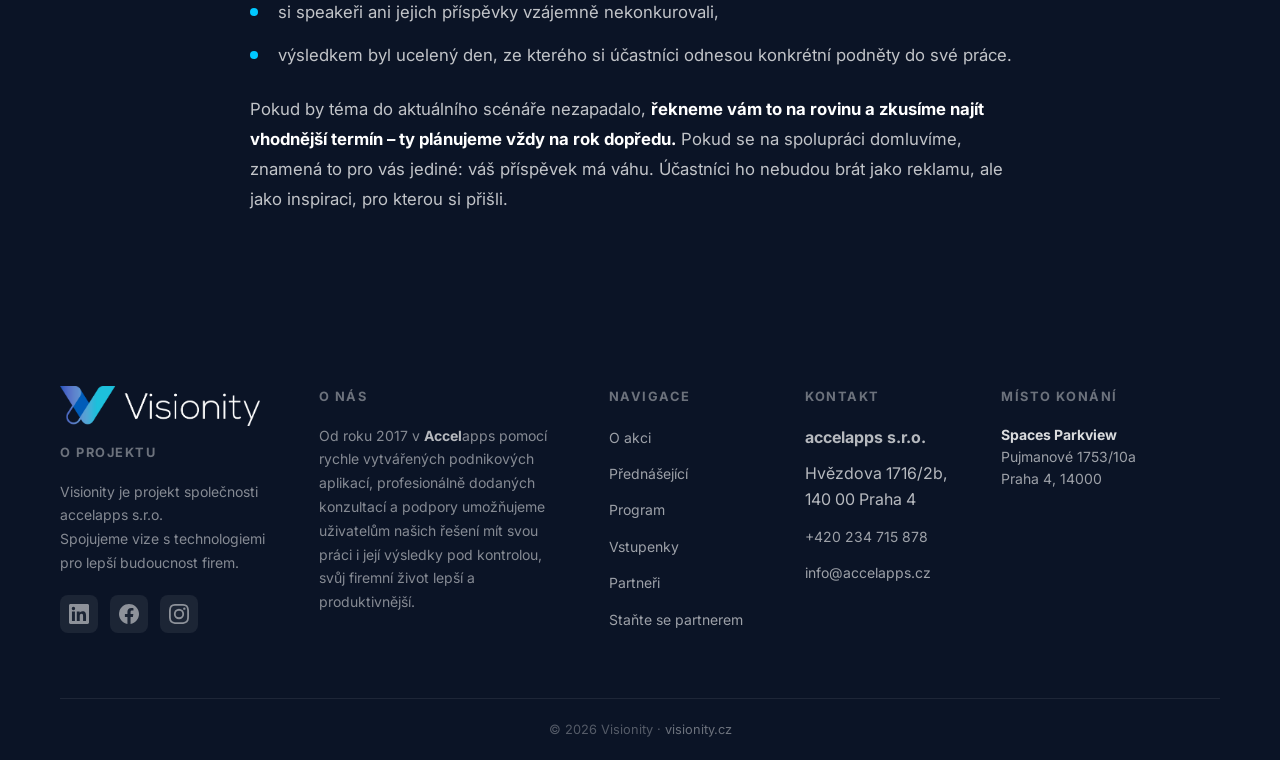
==== commit c94dd5ef: "Add content quality dark section to partnership page Co-Authored-By: Claude Sonnet 4.6 <noreply@anth" ====
--- a/partnerstvi.html
+++ b/partnerstvi.html
@@ -130,6 +130,20 @@
   </div>
 </section>
 
+<!-- ========== KVALITA OBSAHU ========== -->
+<section class="section section-dark p-quality">
+  <div class="container-narrow">
+    <p class="section-eyebrow">Přístup k obsahu</p>
+    <h2 class="p-split-title p-quality-title">Přednáška není produktová prezentace. A to je dobře i pro vás.</h2>
+    <p><strong>Na Visionity si hlídáme kvalitu a integritu obsahu.</strong> Každé téma musí zapadnout do scénáře konkrétního dne, aby se příspěvky vzájemně doplňovaly. S každým partnerem proto <strong>námět i výběr speakera probíráme do detailu</strong> a dbáme na to, aby:</p>
+    <ul class="p-quality-list">
+      <li>si speakeři ani jejich příspěvky vzájemně nekonkurovali,</li>
+      <li>výsledkem byl ucelený den, ze kterého si účastníci odnesou konkrétní podněty do své práce.</li>
+    </ul>
+    <p>Pokud by téma do aktuálního scénáře nezapadalo, <strong>řekneme vám to na rovinu a zkusíme najít vhodnější termín – ty plánujeme vždy na rok dopředu.</strong> Pokud se na spolupráci domluvíme, znamená to pro vás jediné: váš příspěvek má váhu. Účastníci ho nebudou brát jako reklamu, ale jako inspiraci, pro kterou si přišli.</p>
+  </div>
+</section>
+
 <!-- ========== FOOTER ========== -->
 <footer id="kontakt">
   <div class="footer-inner">
--- a/partnerstvi.css
+++ b/partnerstvi.css
@@ -189,3 +189,47 @@
   .p-split { grid-template-columns: 1fr; gap: 32px; }
   .p-split-reverse { direction: ltr; }
 }
+
+/* ── Kvalita obsahu ── */
+.p-quality-title {
+  color: var(--white);
+}
+
+.p-quality p {
+  font-size: 1.05rem;
+  color: rgba(255,255,255,.75);
+  line-height: 1.8;
+  margin-bottom: 20px;
+}
+
+.p-quality p strong {
+  color: var(--white);
+}
+
+.p-quality-list {
+  list-style: none;
+  margin: 0 0 24px 0;
+  padding: 0;
+  display: flex;
+  flex-direction: column;
+  gap: 14px;
+}
+
+.p-quality-list li {
+  padding-left: 28px;
+  position: relative;
+  font-size: 1.05rem;
+  color: rgba(255,255,255,.75);
+  line-height: 1.7;
+}
+
+.p-quality-list li::before {
+  content: '';
+  position: absolute;
+  left: 0;
+  top: 10px;
+  width: 8px;
+  height: 8px;
+  border-radius: 50%;
+  background: var(--cyan);
+}
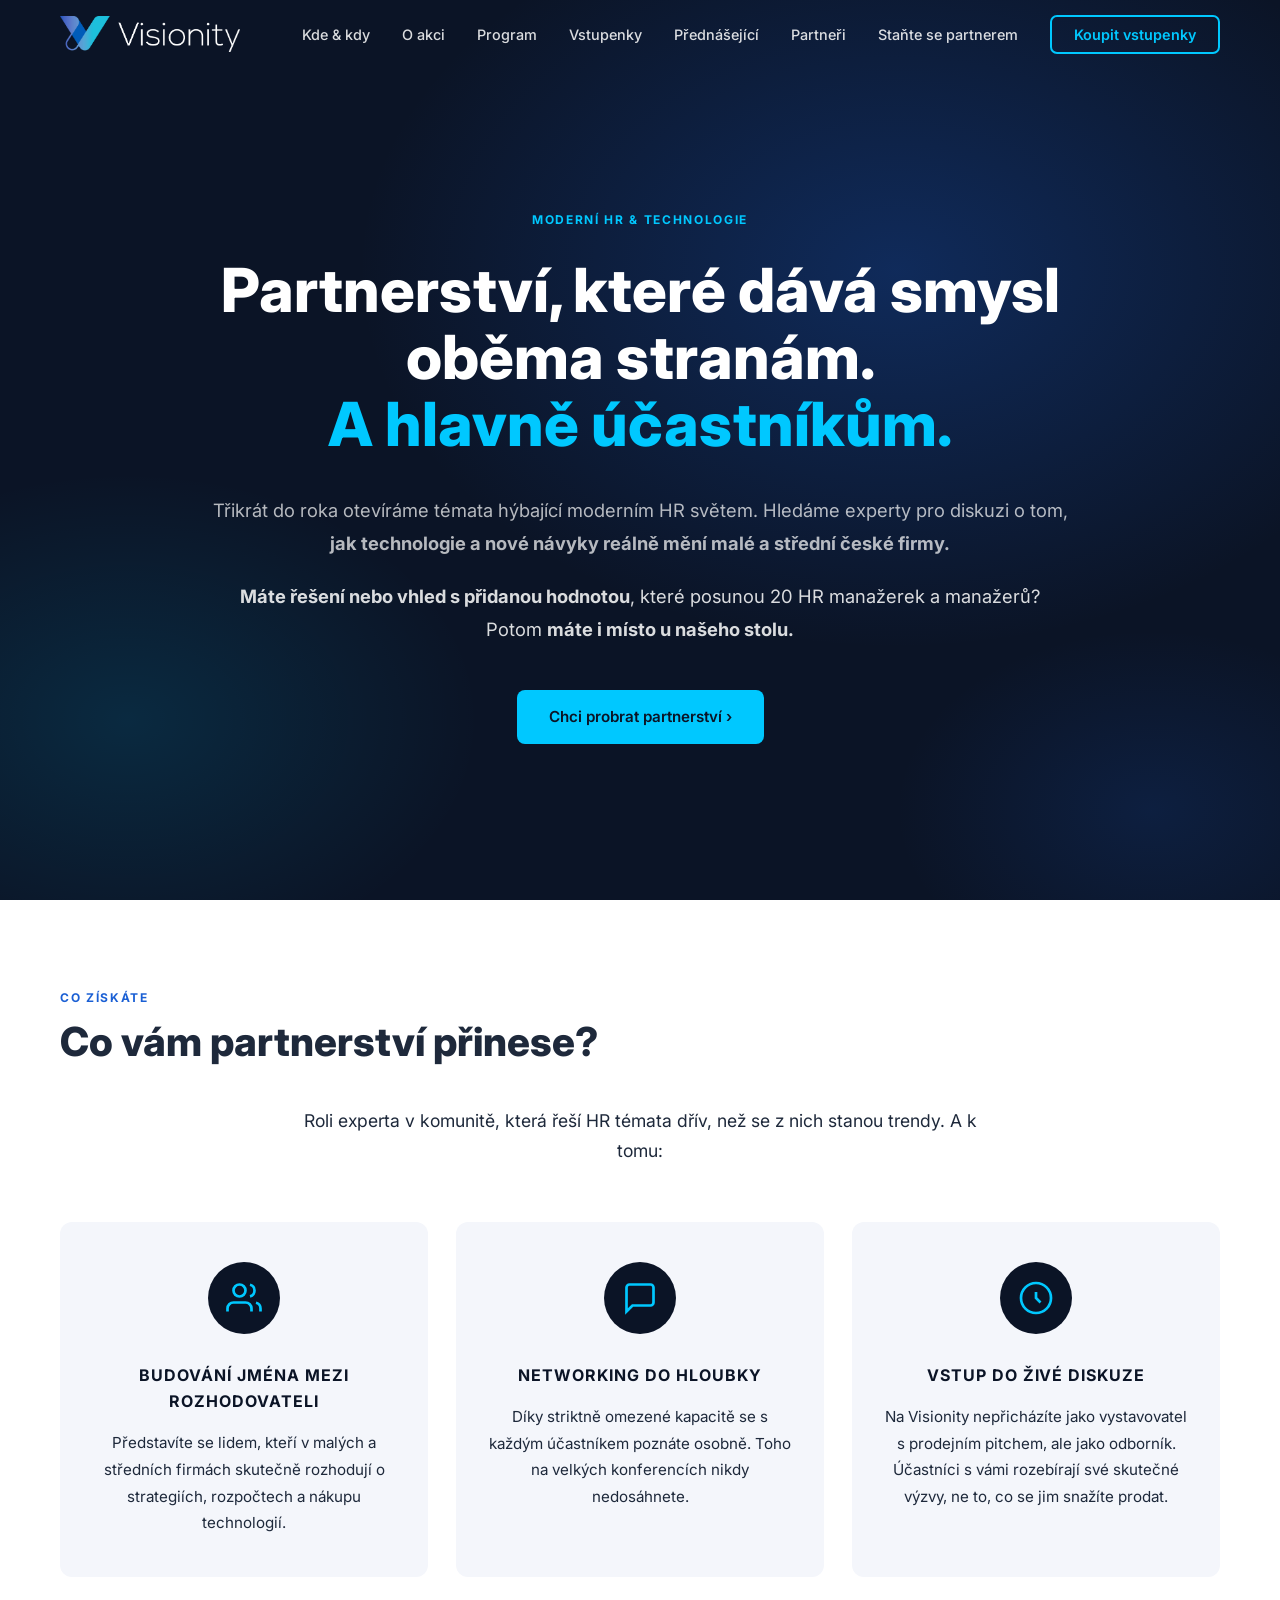
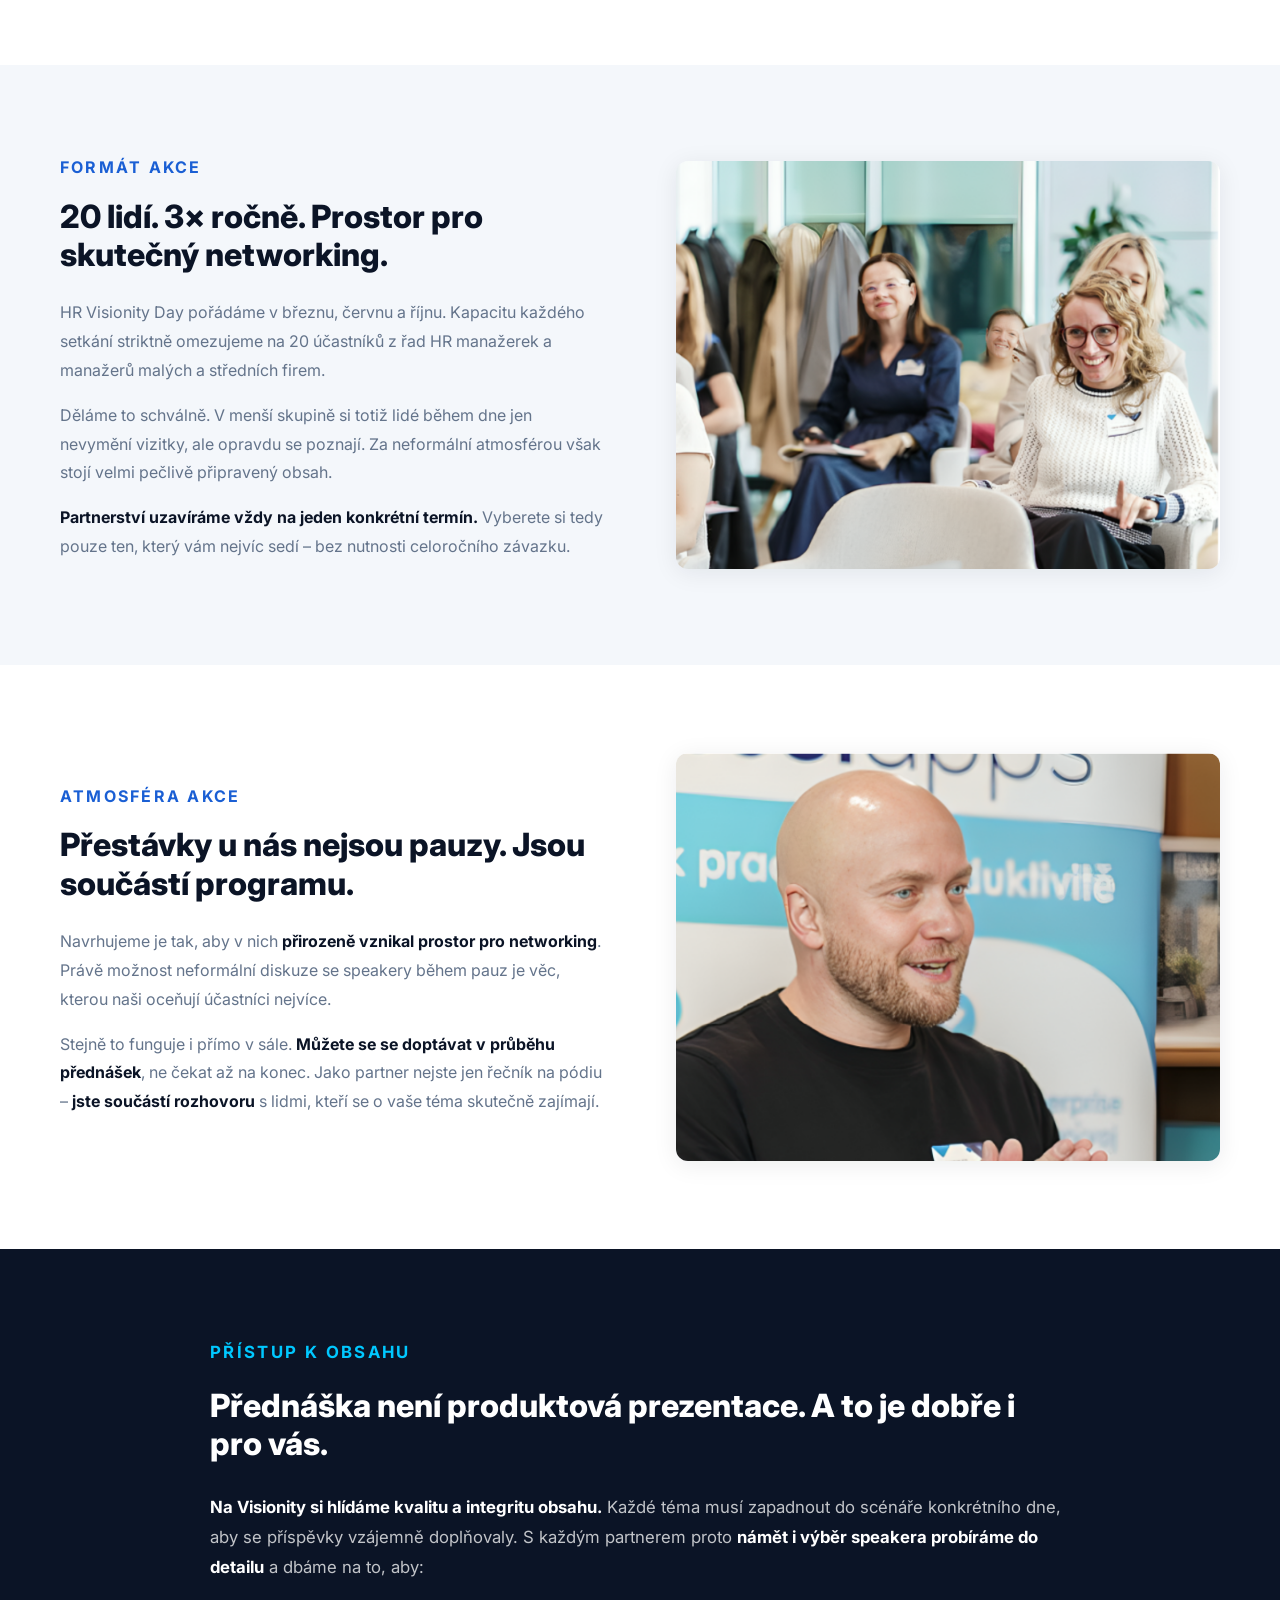
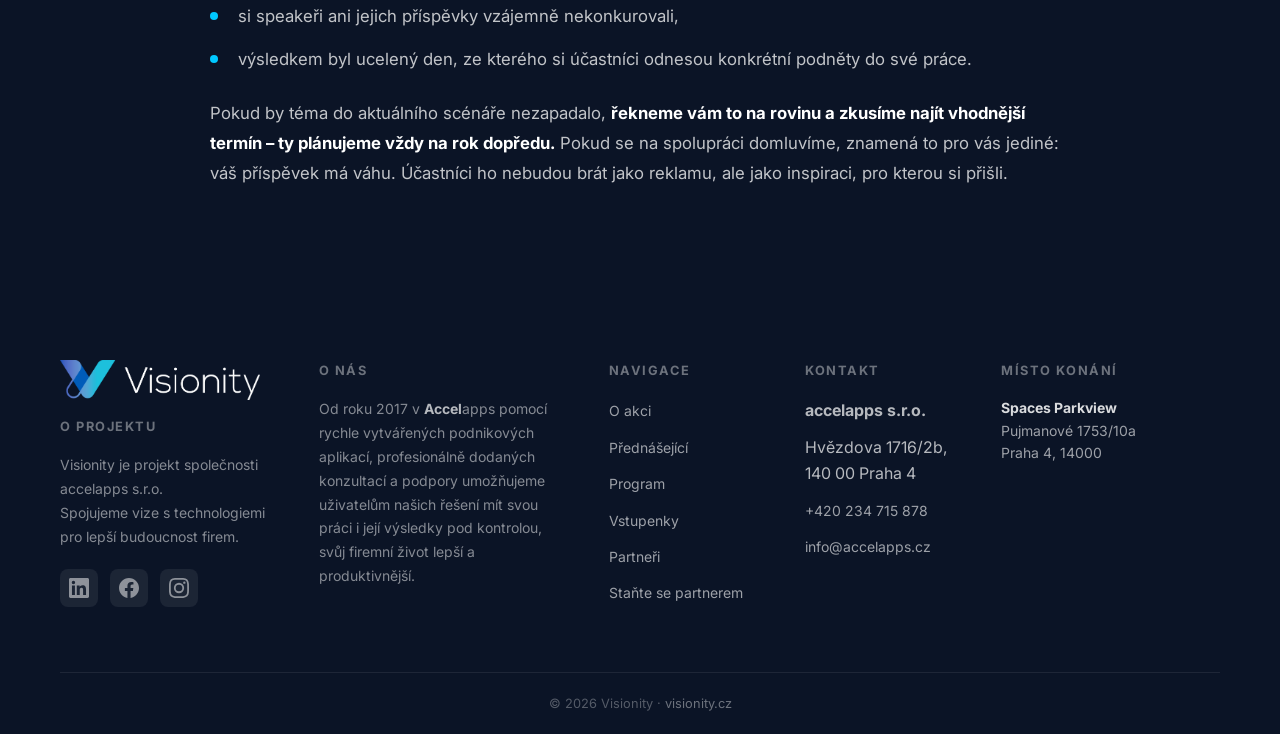
==== commit 19be5dd5: "Fix quality section: white title, wider container Co-Authored-By: Claude Sonnet 4.6 <noreply@anthrop" ====
--- a/partnerstvi.html
+++ b/partnerstvi.html
@@ -132,9 +132,9 @@
 
 <!-- ========== KVALITA OBSAHU ========== -->
 <section class="section section-dark p-quality">
-  <div class="container-narrow">
+  <div class="container" style="max-width:860px">
     <p class="section-eyebrow">Přístup k obsahu</p>
-    <h2 class="p-split-title p-quality-title">Přednáška není produktová prezentace. A to je dobře i pro vás.</h2>
+    <h2 class="p-quality-title">Přednáška není produktová prezentace. A to je dobře i pro vás.</h2>
     <p><strong>Na Visionity si hlídáme kvalitu a integritu obsahu.</strong> Každé téma musí zapadnout do scénáře konkrétního dne, aby se příspěvky vzájemně doplňovaly. S každým partnerem proto <strong>námět i výběr speakera probíráme do detailu</strong> a dbáme na to, aby:</p>
     <ul class="p-quality-list">
       <li>si speakeři ani jejich příspěvky vzájemně nekonkurovali,</li>
--- a/partnerstvi.css
+++ b/partnerstvi.css
@@ -192,7 +192,12 @@
 
 /* ── Kvalita obsahu ── */
 .p-quality-title {
+  font-size: clamp(1.5rem, 3vw, 2rem);
+  font-weight: 800;
+  line-height: 1.2;
   color: var(--white);
+  margin-bottom: 28px;
+  margin-top: 10px;
 }
 
 .p-quality p {
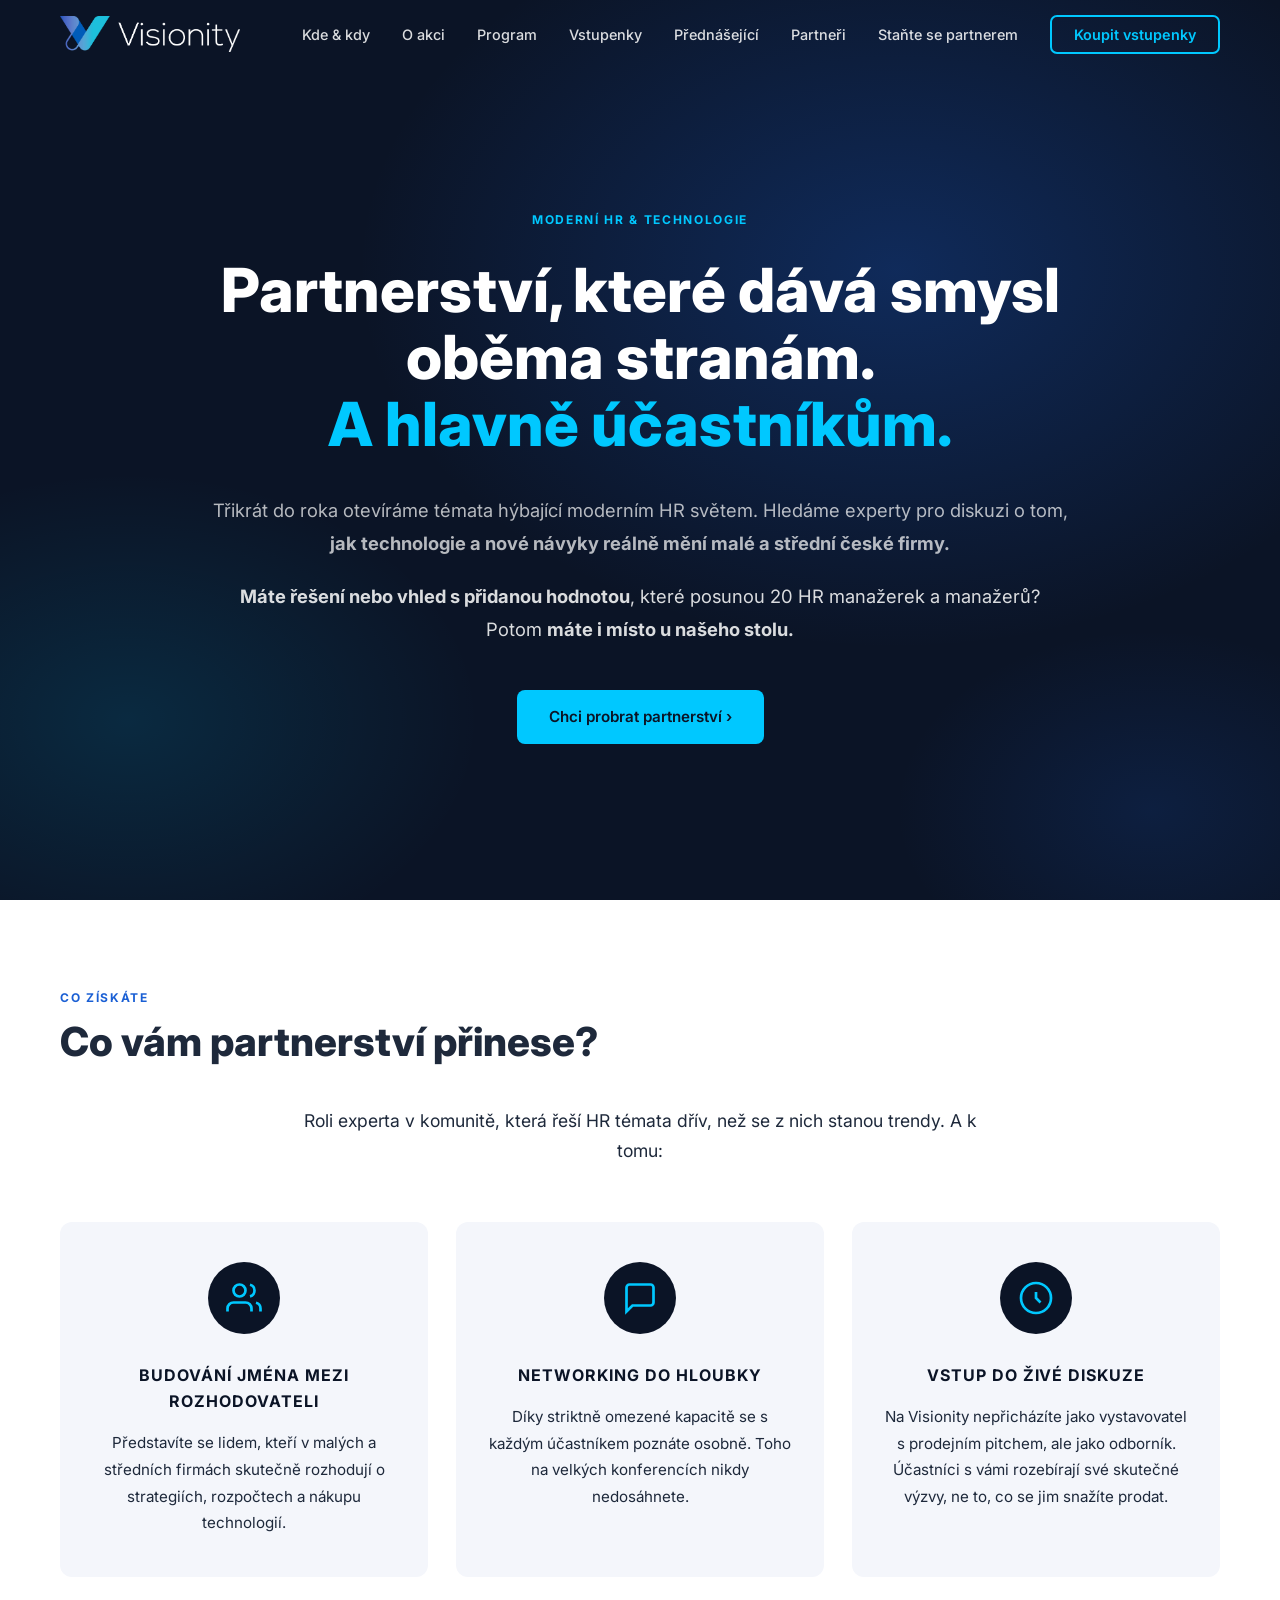
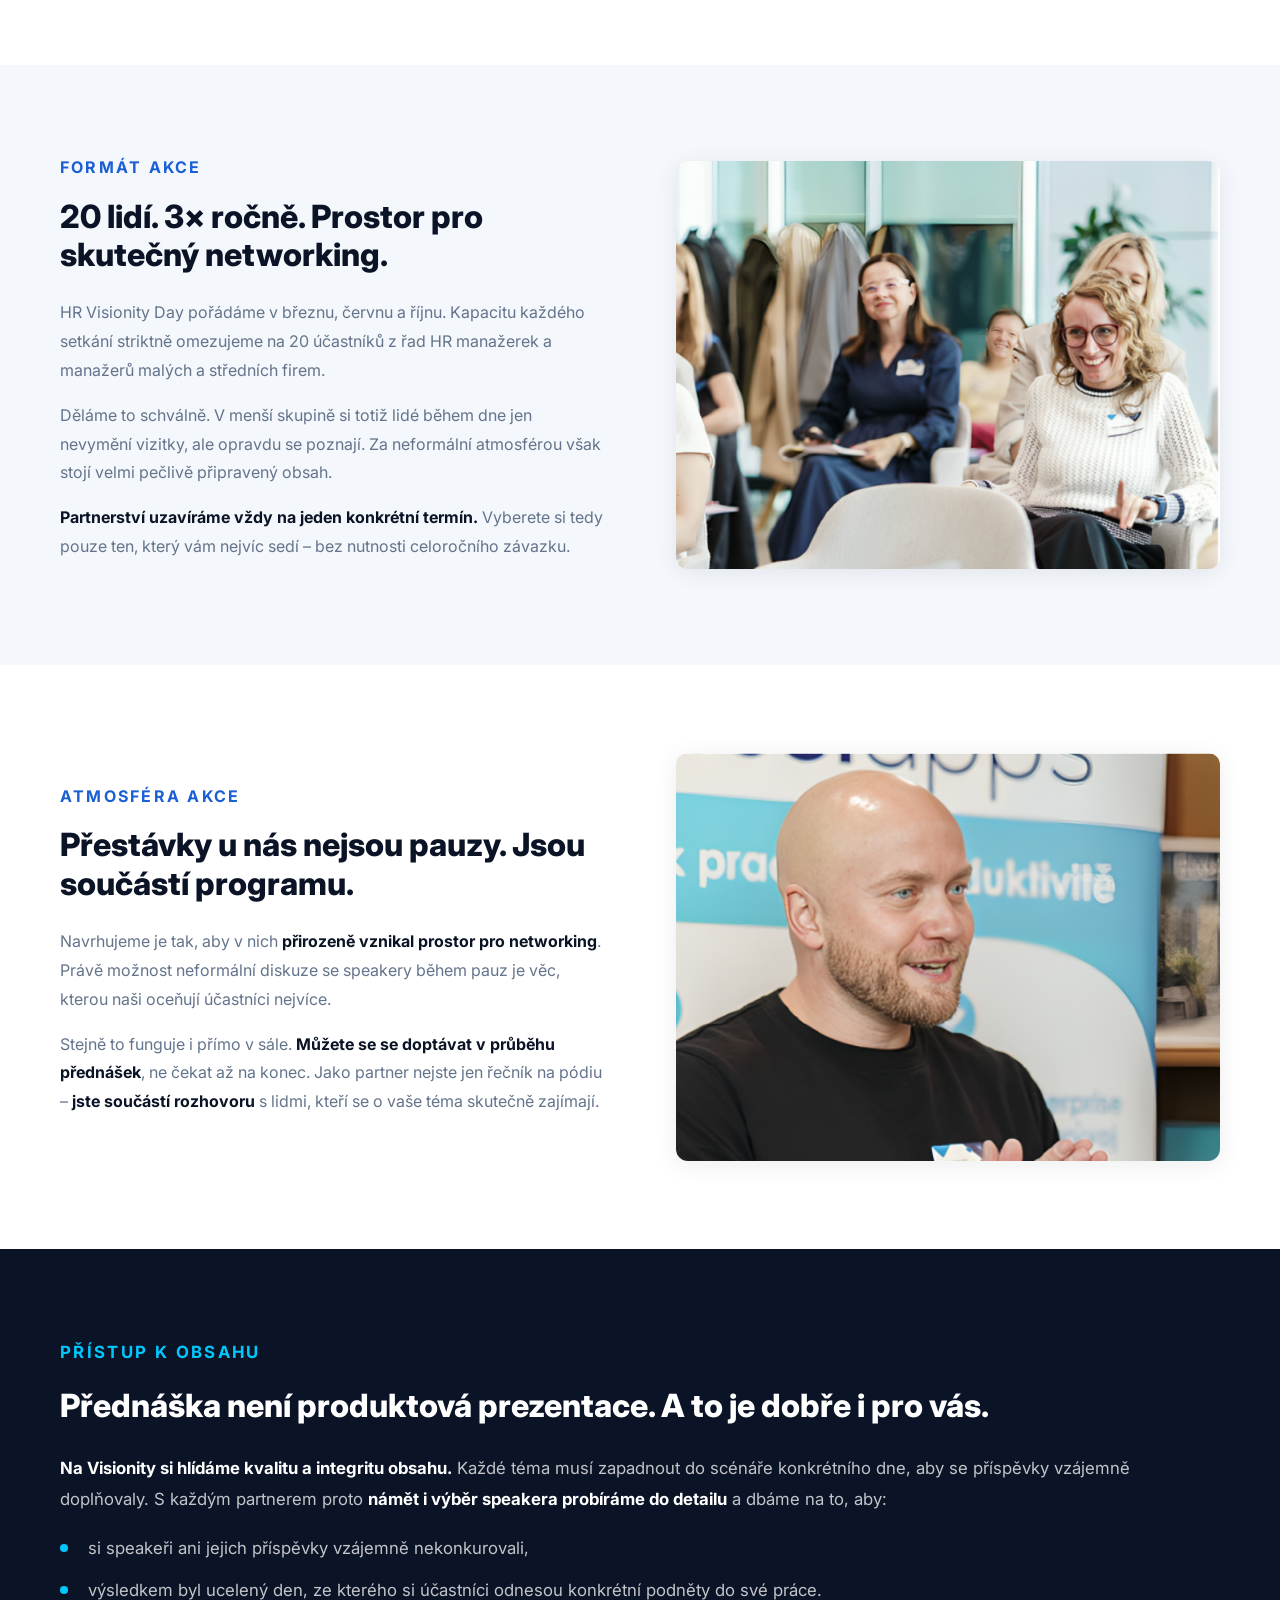
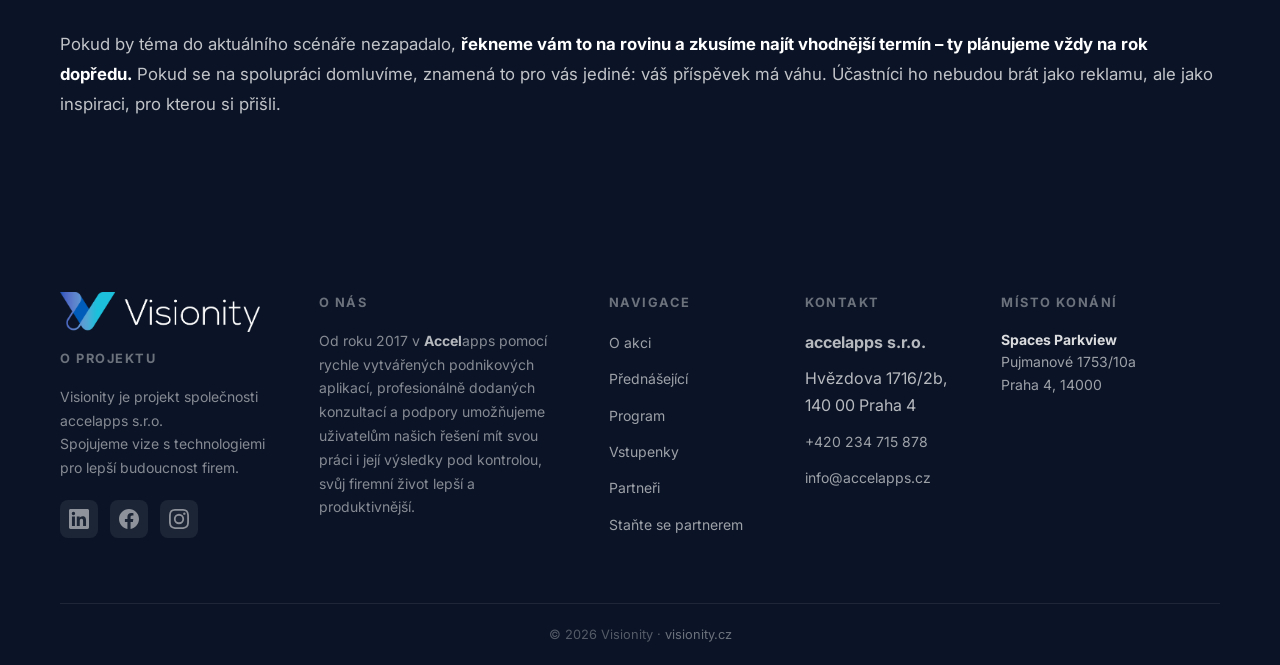
==== commit d5a43c30: "Fix quality section width - use full container Co-Authored-By: Claude Sonnet 4.6 <noreply@anthropic." ====
--- a/partnerstvi.html
+++ b/partnerstvi.html
@@ -132,7 +132,7 @@
 
 <!-- ========== KVALITA OBSAHU ========== -->
 <section class="section section-dark p-quality">
-  <div class="container" style="max-width:860px">
+  <div class="container">
     <p class="section-eyebrow">Přístup k obsahu</p>
     <h2 class="p-quality-title">Přednáška není produktová prezentace. A to je dobře i pro vás.</h2>
     <p><strong>Na Visionity si hlídáme kvalitu a integritu obsahu.</strong> Každé téma musí zapadnout do scénáře konkrétního dne, aby se příspěvky vzájemně doplňovaly. S každým partnerem proto <strong>námět i výběr speakera probíráme do detailu</strong> a dbáme na to, aby:</p>
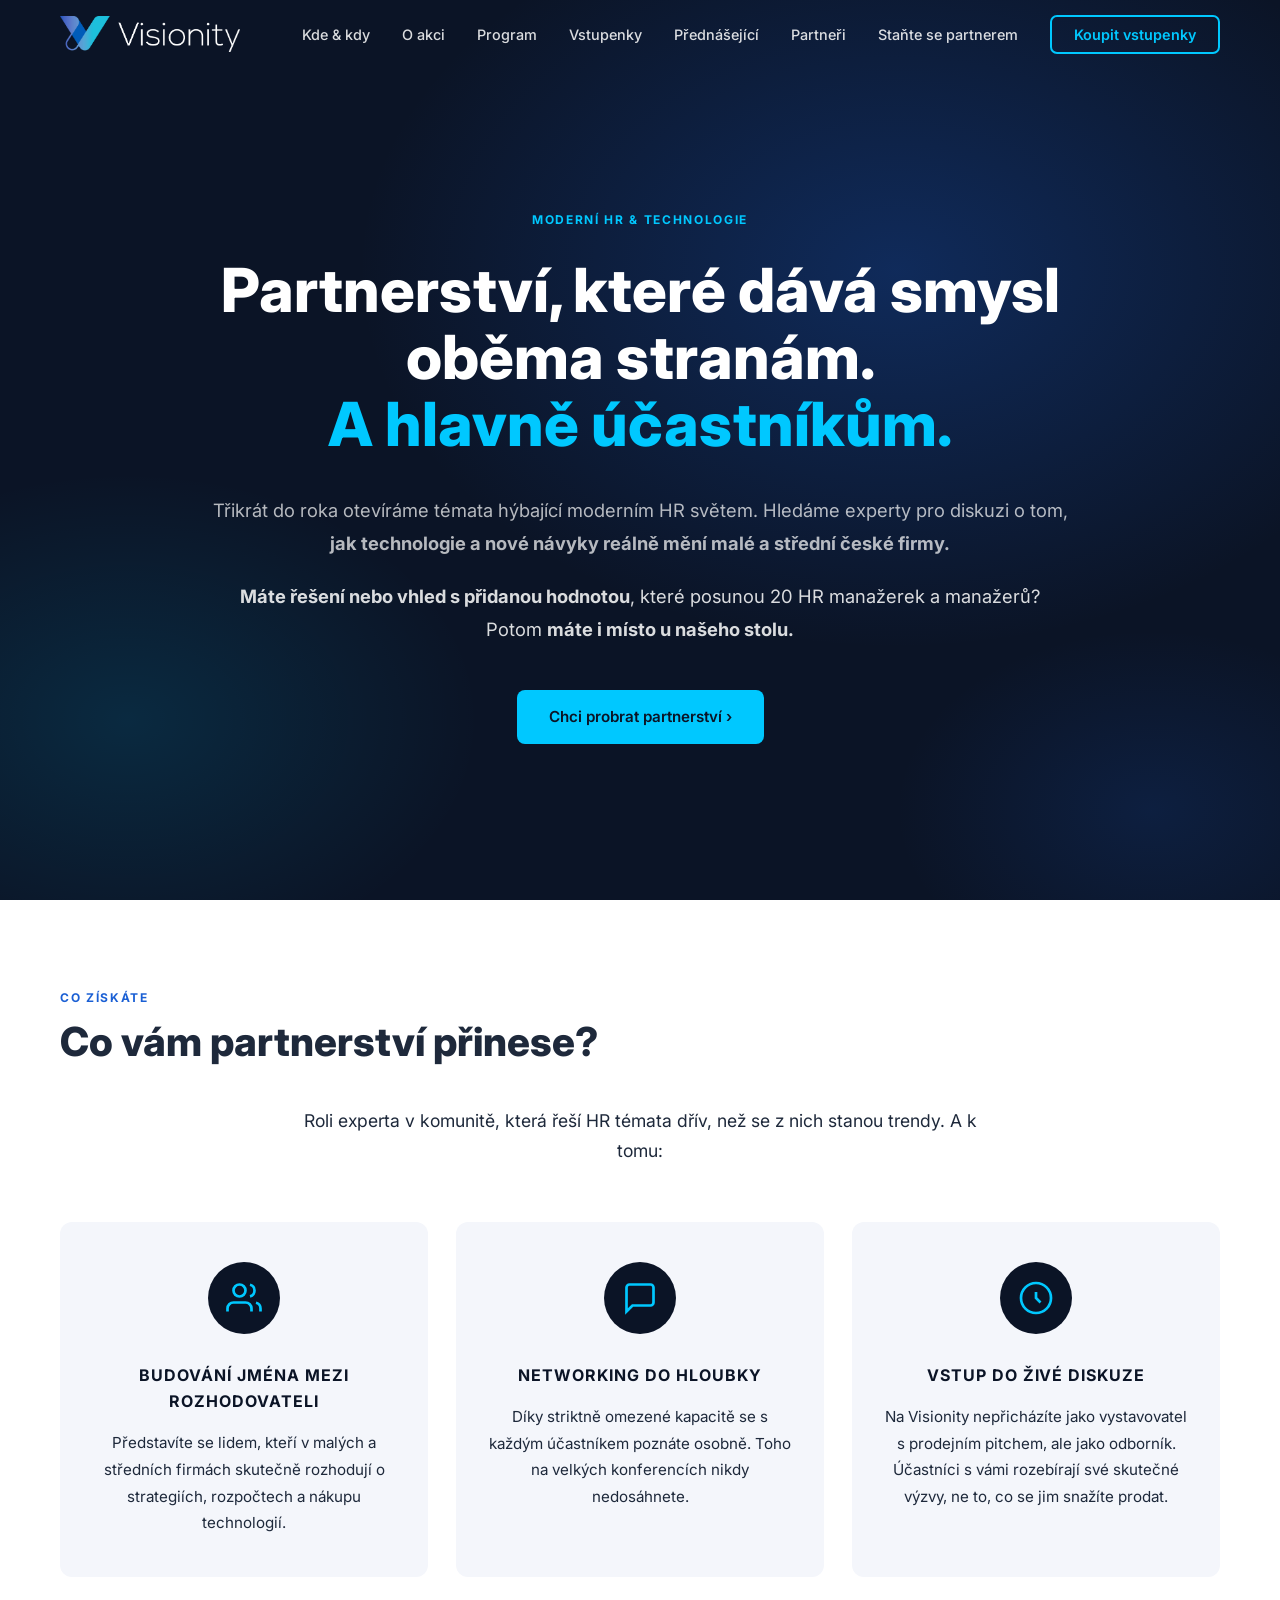
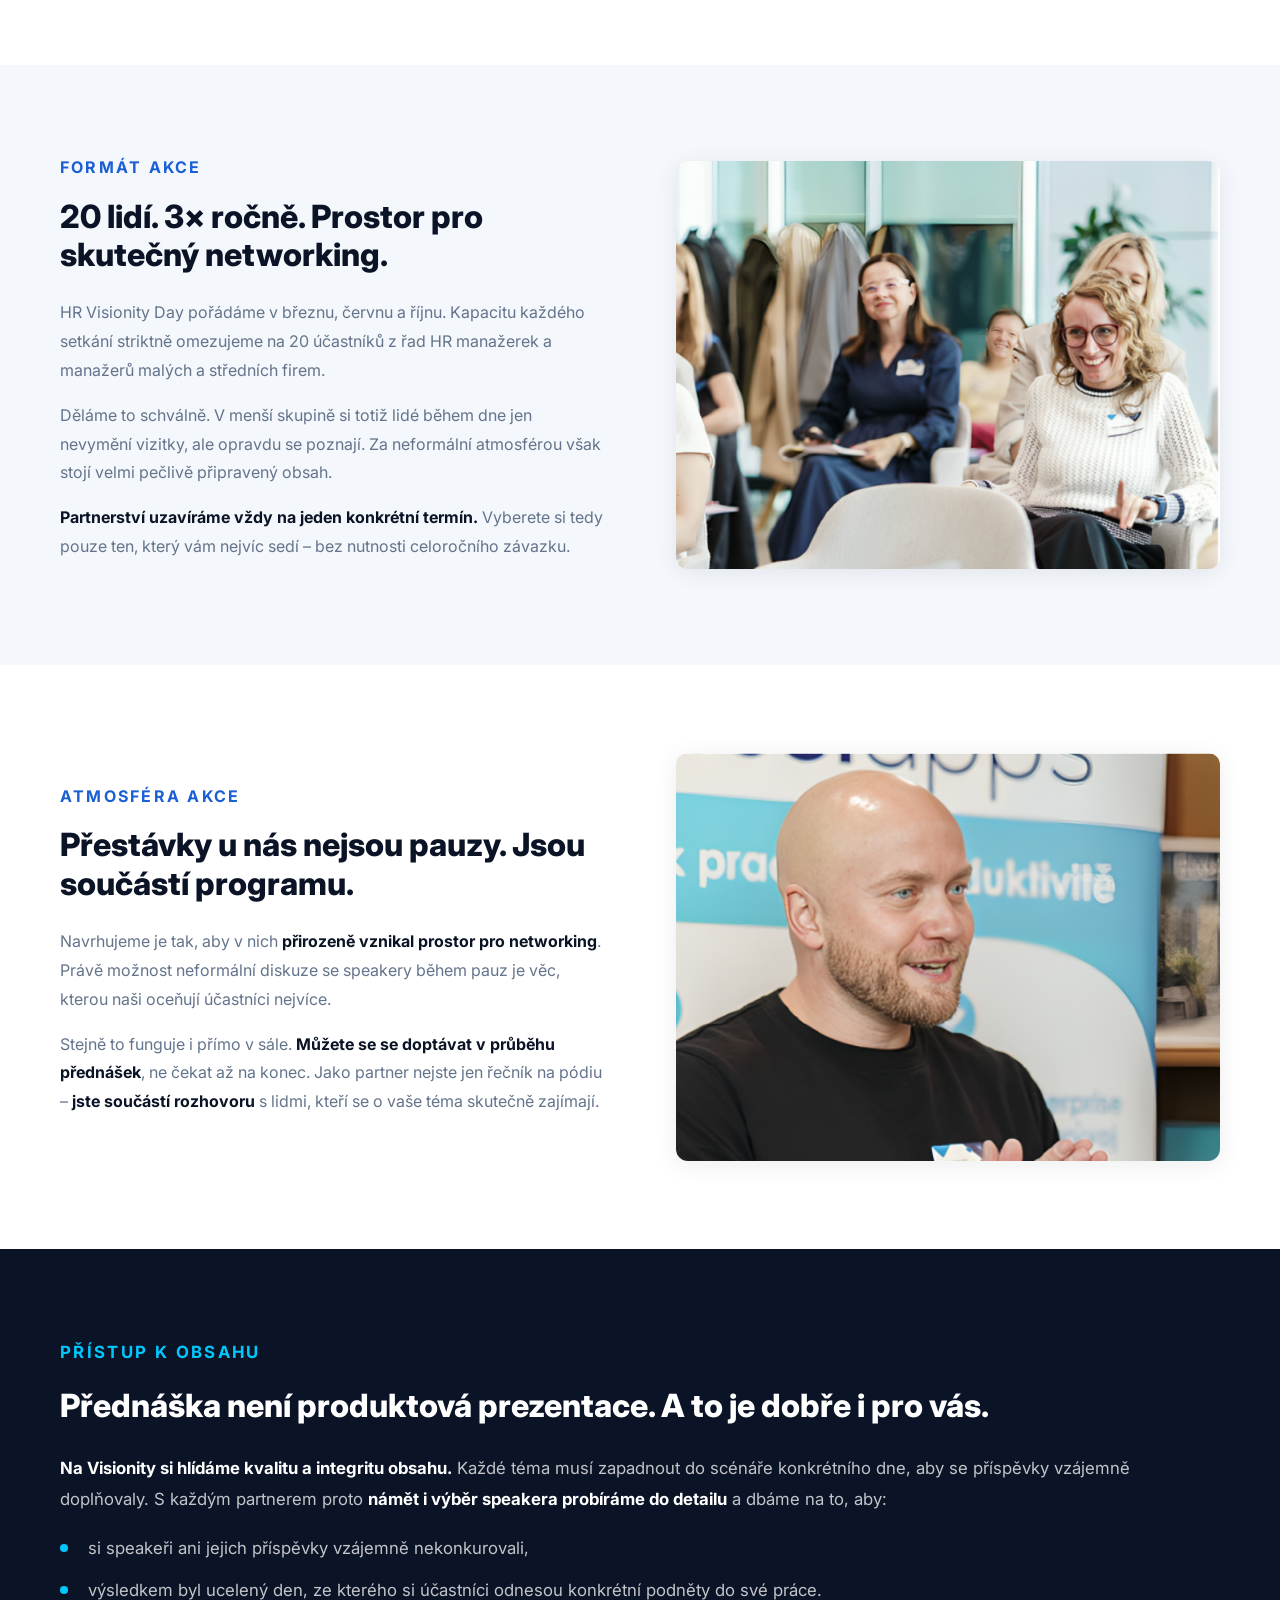
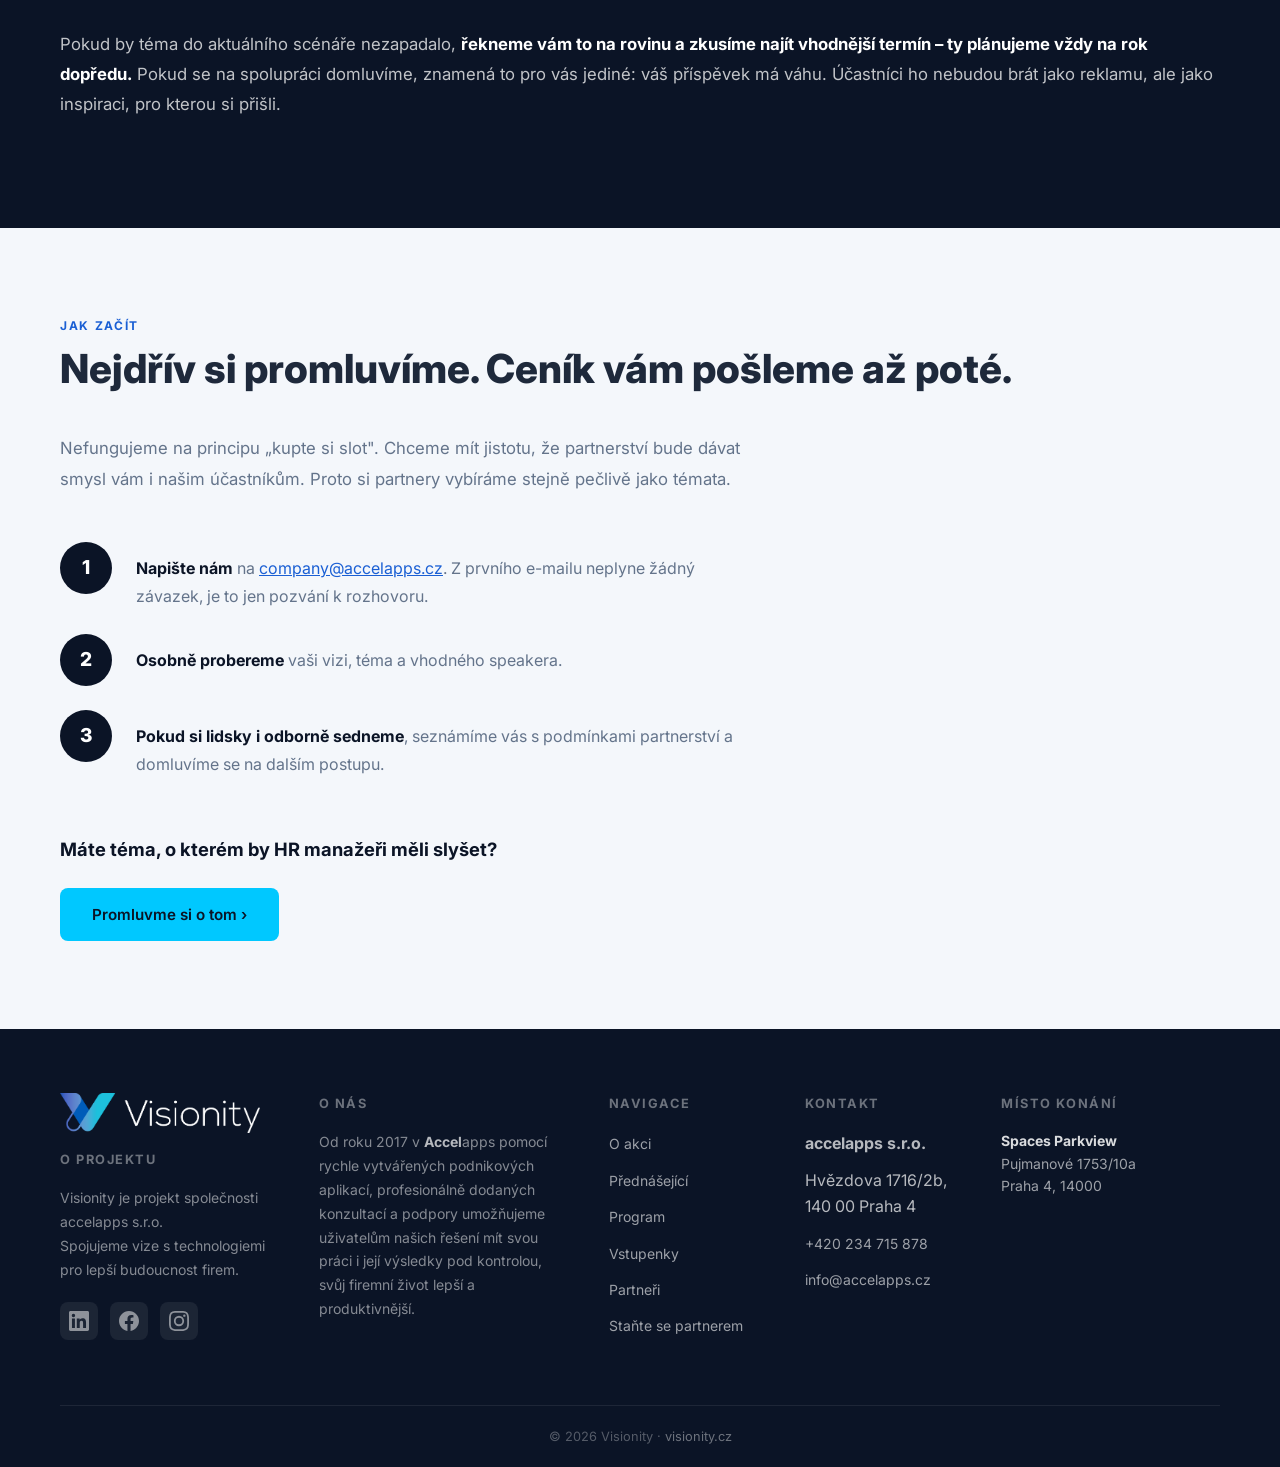
==== commit 3452c23a: "Add process steps and CTA section to partnership page Co-Authored-By: Claude Sonnet 4.6 <noreply@ant" ====
--- a/partnerstvi.html
+++ b/partnerstvi.html
@@ -144,6 +144,41 @@
   </div>
 </section>
 
+<!-- ========== JAK TO PROBÍHÁ / CTA ========== -->
+<section class="section section-light p-contact" id="kontakt-form">
+  <div class="container">
+    <p class="section-eyebrow">Jak začít</p>
+    <h2 class="section-title">Nejdřív si promluvíme. Ceník vám pošleme až poté.</h2>
+    <p class="p-contact-intro">Nefungujeme na principu „kupte si slot". Chceme mít jistotu, že partnerství bude dávat smysl vám i našim účastníkům. Proto si partnery vybíráme stejně pečlivě jako témata.</p>
+
+    <div class="p-steps">
+      <div class="p-step">
+        <div class="p-step-num">1</div>
+        <div class="p-step-body">
+          <p><strong>Napište nám</strong> na <a href="mailto:company@accelapps.cz">company@accelapps.cz</a>. Z prvního e-mailu neplyne žádný závazek, je to jen pozvání k rozhovoru.</p>
+        </div>
+      </div>
+      <div class="p-step">
+        <div class="p-step-num">2</div>
+        <div class="p-step-body">
+          <p><strong>Osobně probereme</strong> vaši vizi, téma a vhodného speakera.</p>
+        </div>
+      </div>
+      <div class="p-step">
+        <div class="p-step-num">3</div>
+        <div class="p-step-body">
+          <p><strong>Pokud si lidsky i odborně sedneme</strong>, seznámíme vás s podmínkami partnerství a domluvíme se na dalším postupu.</p>
+        </div>
+      </div>
+    </div>
+
+    <div class="p-contact-cta">
+      <p class="p-contact-question">Máte téma, o kterém by HR manažeři měli slyšet?</p>
+      <a href="mailto:company@accelapps.cz" class="btn btn-primary">Promluvme si o tom &rsaquo;</a>
+    </div>
+  </div>
+</section>
+
 <!-- ========== FOOTER ========== -->
 <footer id="kontakt">
   <div class="footer-inner">
--- a/partnerstvi.css
+++ b/partnerstvi.css
@@ -238,3 +238,75 @@
   border-radius: 50%;
   background: var(--cyan);
 }
+
+/* ── Jak začít / CTA ── */
+.p-contact-intro {
+  font-size: 1.05rem;
+  color: var(--muted);
+  max-width: 700px;
+  line-height: 1.8;
+  margin-bottom: 48px;
+}
+
+.p-steps {
+  display: flex;
+  flex-direction: column;
+  gap: 24px;
+  max-width: 700px;
+  margin-bottom: 56px;
+}
+
+.p-step {
+  display: grid;
+  grid-template-columns: 52px 1fr;
+  gap: 24px;
+  align-items: start;
+}
+
+.p-step-num {
+  width: 52px;
+  height: 52px;
+  border-radius: 50%;
+  background: var(--navy);
+  color: var(--white);
+  font-size: 1.2rem;
+  font-weight: 800;
+  display: flex;
+  align-items: center;
+  justify-content: center;
+  flex-shrink: 0;
+}
+
+.p-step-body p {
+  font-size: 1rem;
+  color: var(--muted);
+  line-height: 1.75;
+  padding-top: 12px;
+}
+
+.p-step-body p strong {
+  color: var(--navy);
+}
+
+.p-step-body a {
+  color: var(--blue);
+  text-decoration: underline;
+}
+
+.p-contact-cta {
+  display: flex;
+  flex-direction: column;
+  align-items: flex-start;
+  gap: 24px;
+}
+
+.p-contact-question {
+  font-size: 1.15rem;
+  font-weight: 700;
+  color: var(--navy);
+}
+
+@media (max-width: 640px) {
+  .p-step { grid-template-columns: 40px 1fr; gap: 16px; }
+  .p-step-num { width: 40px; height: 40px; font-size: 1rem; }
+}
